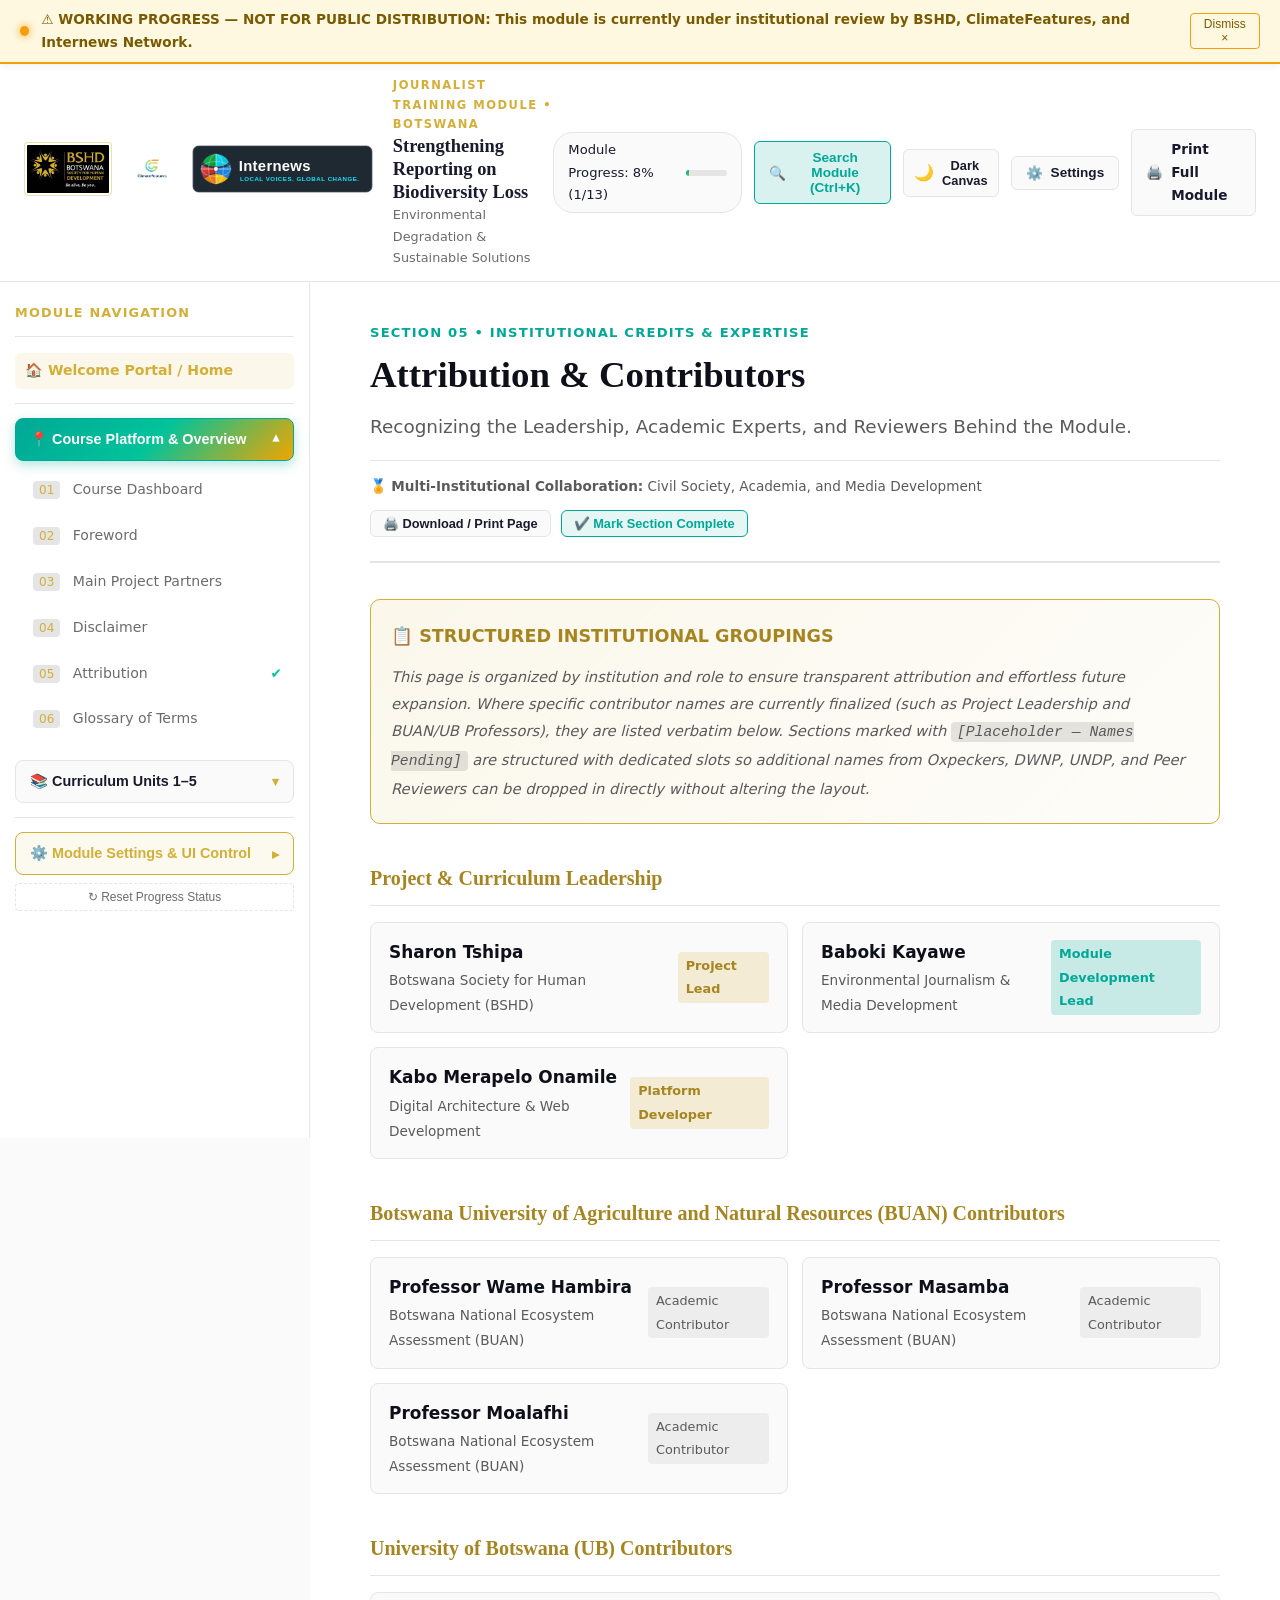
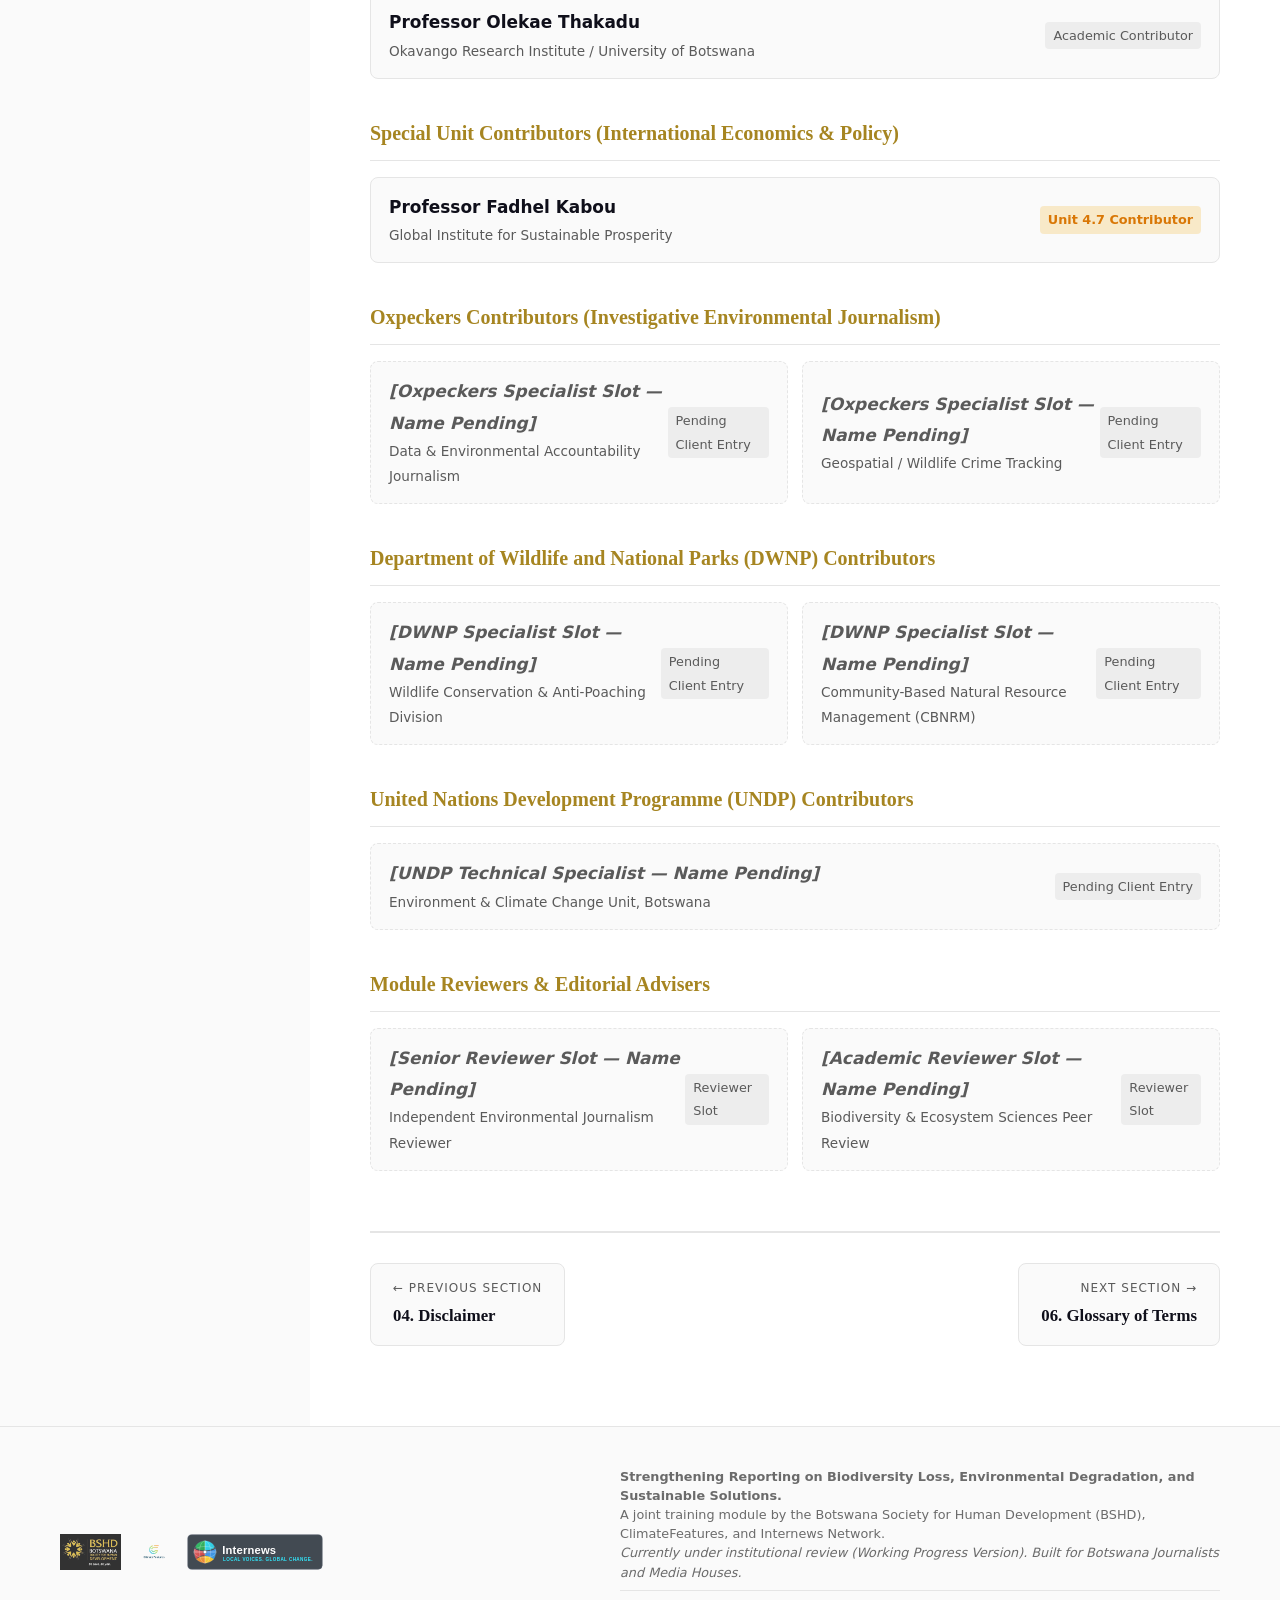
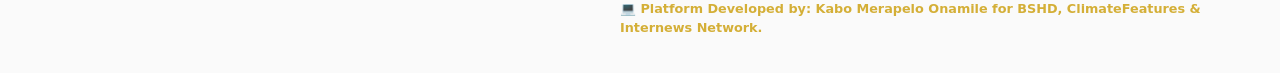
==== attribution.html @ ddf674bb "Fix JS syntax error breaking sidebar accordion and all interactivity" ====
<!DOCTYPE html>
<html lang="en">
<head>
  <meta charset="UTF-8">
  <meta name="viewport" content="width=device-width, initial-scale=1.0">
  <meta name="robots" content="noindex, nofollow">
  <title>Attribution & Contributors | BSHD x ClimateFeatures Module</title>
  <link rel="icon" type="image/svg+xml" href="./assets/images/favicon.svg">
  <link rel="stylesheet" href="./assets/css/style.css">
<style>
/* Essential inline fallback so layout and collapsible menus never break before style.css loads */
body { font-family: system-ui, -apple-system, sans-serif; background: #FAFAFA; color: #1A1A2E; margin: 0; padding: 0; }
.sidebar-menu-content { display: none; }
.sidebar-menu-group.open .sidebar-menu-content { display: block !important; }
.sub-nav-list { display: none; }
.nav-item.open .sub-nav-list, .nav-item.active-parent .sub-nav-list { display: block !important; }
#wp-banner { background: #FFF8E1; color: #7A5A00; padding: 8px 20px; border-bottom: 2px solid #F59E0B; display: flex; justify-content: space-between; align-items: center; }
</style>
</head>
<body data-page-id="attribution">

<div id="wp-banner">
  <div class="banner-content">
    <span class="pulse-dot"></span>
    <span>⚠️ WORKING PROGRESS — NOT FOR PUBLIC DISTRIBUTION: This module is currently under institutional review by BSHD, ClimateFeatures, and Internews Network.</span>
  </div>
  <button id="dismiss-wp-banner" class="banner-close" title="Dismiss warning for this session">Dismiss ×</button>
</div>

<header class="site-header">
  <div class="header-brand">
    <button id="mobile-nav-toggle" class="mobile-nav-toggle" aria-label="Toggle Navigation Sidebar">☰</button>
    <div class="header-logos">
      <a href="index.html" title="Botswana Society for Human Development">
        <img src="./assets/images/bshd-logo.jpg" alt="BSHD Logo" class="header-logo-bshd">
      </a>
      <a href="index.html" title="ClimateFeatures">
        <img src="./assets/images/cf-logo.png" alt="ClimateFeatures Logo" class="header-logo-cf">
      </a>
      <a href="partners.html#internews" title="Internews Network (Supporting Partner)">
        <img src="./assets/images/internews-logo.svg" alt="Internews Network Logo" class="header-logo-internews">
      </a>
    </div>
    <div class="header-title-box">
      <span class="module-tag">Journalist Training Module • Botswana</span>
      <h1>Strengthening Reporting on Biodiversity Loss</h1>
      <span class="header-subtitle">Environmental Degradation & Sustainable Solutions</span>
    </div>
  </div>
  
  <div class="header-actions">
    <div class="header-progress-pill" title="Module Reading Progress Tracker">
      <span id="header-progress-text">Module Progress: 0%</span>
      <div class="progress-bar-inner">
        <div id="header-progress-fill" class="progress-bar-fill"></div>
      </div>
    </div>
    <button id="search-trigger-btn" class="btn-header btn-search">
      🔍 <span>Search Module (Ctrl+K)</span>
    </button>
    <button id="theme-toggle-btn" class="btn-header btn-theme-toggle" title="Toggle Reading Canvas Theme">
      🌙 <span style="font-size:0.8rem">Dark Canvas</span>
    </button>
    <button class="btn-header settings-trigger-btn" title="Open Module Settings & UI Control">
      ⚙️ <span>Settings</span>
    </button>
    <a href="print-module.html" class="btn-header" title="Compile and print entire training module">
      🖨️ <span>Print Full Module</span>
    </a>
  </div>
</header>

<div class="module-container">
  <!-- Sidebar Navigation -->
    <!-- Left-Side Sidebar Navigation with Collapsible Menu Buttons -->
  <aside id="sidebar-nav" class="sidebar-nav">
        <div class="sidebar-header">
      <h2>Module Navigation</h2>
    </div>
    <div style="padding: 0 0 14px 0; margin-bottom: 14px; border-bottom: 1px solid var(--shell-border);">
      <a href="index.html" style="display: flex; align-items: center; gap: 8px; color: var(--bshd-gold); text-decoration: none; font-weight: 700; font-size: 0.88rem; padding: 6px 10px; background: rgba(212, 175, 55, 0.1); border-radius: 6px;">
        <span>🏠 Welcome Portal / Home</span>
      </a>
    </div>

    <!-- Collapsible Menu Button 1: Course Platform & Introductory Sections -->
    <div class="sidebar-menu-group">
      <button class="sidebar-menu-btn" >
        <span>📍 Course Platform & Overview</span>
        <span class="menu-arrow">▾</span>
      </button>
      <div class="sidebar-menu-content">
        <ul class="nav-list">
          <li class="nav-item" data-nav-id="overview"><a href="overview.html" class="nav-link"><span><span class="nav-num">01</span> Course Dashboard</span><span class="nav-status-check">✔️</span></a></li>
          <li class="nav-item" data-nav-id="foreword"><a href="foreword.html" class="nav-link"><span><span class="nav-num">02</span> Foreword</span><span class="nav-status-check">✔️</span></a></li>
          <li class="nav-item" data-nav-id="partners"><a href="partners.html" class="nav-link"><span><span class="nav-num">03</span> Main Project Partners</span><span class="nav-status-check">✔️</span></a></li>
          <li class="nav-item" data-nav-id="disclaimer"><a href="disclaimer.html" class="nav-link"><span><span class="nav-num">04</span> Disclaimer</span><span class="nav-status-check">✔️</span></a></li>
          <li class="nav-item" data-nav-id="attribution"><a href="attribution.html" class="nav-link"><span><span class="nav-num">05</span> Attribution</span><span class="nav-status-check">✔️</span></a></li>
          <li class="nav-item" data-nav-id="glossary"><a href="glossary.html" class="nav-link"><span><span class="nav-num">06</span> Glossary of Terms</span><span class="nav-status-check">✔️</span></a></li>
        </ul>
      </div>
    </div>

    <!-- Collapsible Menu Button 2: Curriculum Units 1-5 & Closing -->
    <div class="sidebar-menu-group">
      <button class="sidebar-menu-btn" >
        <span>📚 Curriculum Units 1–5</span>
        <span class="menu-arrow">▾</span>
      </button>
      <div class="sidebar-menu-content">
        <ul class="nav-list">
          <li class="nav-item toc-parent" data-nav-id="unit1">
            <div style="display:flex; align-items:center; justify-content:space-between;" class="nav-link-row">
              <a href="unit1.html" class="nav-link" style="flex:1;"><span><span class="nav-num">07</span> Unit 1: Global Biodiversity</span><span class="nav-status-check">✔️</span></a>
              <button class="sub-toggle-btn" aria-label="Toggle Subsections" style="padding:4px 8px; background:transparent; border:none; color:var(--bshd-gold); cursor:pointer;">▾</button>
            </div>
            <ul class="sub-nav-list">
              <li><a href="unit1.html#1-1" class="sub-nav-link">1.1 Global Biodiversity Status</a></li>
              <li><a href="unit1.html#1-2" class="sub-nav-link">1.2 Agreements & Frameworks</a></li>
            </ul>
          </li>

          <li class="nav-item toc-parent" data-nav-id="unit2">
            <div style="display:flex; align-items:center; justify-content:space-between;" class="nav-link-row">
              <a href="unit2.html" class="nav-link" style="flex:1;"><span><span class="nav-num">08</span> Unit 2: Botswana Issues</span><span class="nav-status-check">✔️</span></a>
              <button class="sub-toggle-btn" aria-label="Toggle Subsections" style="padding:4px 8px; background:transparent; border:none; color:var(--bshd-gold); cursor:pointer;">▾</button>
            </div>
            <ul class="sub-nav-list">
              <li><a href="unit2.html#2-1" class="sub-nav-link">2.1 Key Biodiversity Areas & Risks</a></li>
              <li><a href="unit2.html#2-2" class="sub-nav-link">2.2 Domestication of Instruments</a></li>
              <li><a href="unit2.html#2-3" class="sub-nav-link">2.3 BUAN Ecosystem Assessment</a></li>
              <li><a href="unit2.html#2-4" class="sub-nav-link">2.4 Dept. Wildlife & National Parks</a></li>
              <li><a href="unit2.html#2-5" class="sub-nav-link">2.5 Dept. Forestry & Range Resources</a></li>
            </ul>
          </li>

          <li class="nav-item" data-nav-id="unit3"><a href="unit3.html" class="nav-link"><span><span class="nav-num">09</span> Unit 3: Climate & SD Nexus</span><span class="nav-status-check">✔️</span></a></li>

          <li class="nav-item toc-parent" data-nav-id="unit4">
            <div style="display:flex; align-items:center; justify-content:space-between;" class="nav-link-row">
              <a href="unit4.html" class="nav-link" style="flex:1;"><span><span class="nav-num">10</span> Unit 4: Reporting Practice</span><span class="nav-status-check">✔️</span></a>
              <button class="sub-toggle-btn" aria-label="Toggle Subsections" style="padding:4px 8px; background:transparent; border:none; color:var(--bshd-gold); cursor:pointer;">▾</button>
            </div>
            <ul class="sub-nav-list">
              <li><a href="unit4.html#4-1" class="sub-nav-link">4.1 Tips for Finding Story Ideas</a></li>
              <li><a href="unit4.html#4-2" class="sub-nav-link">4.2 Evidence-Driven Reporting</a></li>
              <li><a href="unit4.html#4-3" class="sub-nav-link">4.3 Rights-Based Lens</a></li>
              <li><a href="unit4.html#4-4" class="sub-nav-link">4.4 Finance & Business Approach</a></li>
              <li><a href="unit4.html#4-5" class="sub-nav-link">4.5 Follow the Money (Investigative)</a></li>
              <li><a href="unit4.html#4-6" class="sub-nav-link">4.6 Solutions Journalism Framework</a></li>
              <li><a href="unit4.html#4-7" class="sub-nav-link">4.7 Resource-Driven Economy (Prof Kabou)</a></li>
              <li><a href="unit4.html#4-8" class="sub-nav-link">4.8 Journalism Ethics</a></li>
              <li><a href="unit4.html#4-9" class="sub-nav-link">4.9 AI in Biodiversity Reporting</a></li>
            </ul>
          </li>

          <li class="nav-item" data-nav-id="unit5"><a href="unit5.html" class="nav-link"><span><span class="nav-num">11</span> Unit 5: The Story Clinic</span><span class="nav-status-check">✔️</span></a></li>
          <li class="nav-item" data-nav-id="closing-reflection"><a href="closing-reflection.html" class="nav-link"><span><span class="nav-num">12</span> Closing Reflection</span><span class="nav-status-check">✔️</span></a></li>
          <li class="nav-item" data-nav-id="project-partners"><a href="project-partners.html" class="nav-link"><span><span class="nav-num">13</span> Closing Partners & Credits</span><span class="nav-status-check">✔️</span></a></li>
        </ul>
      </div>
    </div>

    <!-- Settings Modal Trigger Button right inside the left side -->
    <div style="margin-top: 14px; padding-top: 14px; border-top: 1px solid var(--shell-border);">
      <button class="sidebar-menu-btn settings-trigger-btn" style="border-color: var(--bshd-gold); background: rgba(212, 175, 55, 0.08); color: var(--bshd-gold);">
        <span>⚙️ Module Settings & UI Control</span>
        <span>▸</span>
      </button>
      <button id="reset-progress-btn" class="btn-reset-progress" style="margin-top: 8px;" title="Clear locally stored progress checks">
        ↻ Reset Progress Status
      </button>
    </div>
  </aside>

  <!-- Main Article Canvas --><!-- Main Article Canvas -->
  <main class="main-content">
    <div class="article-header">
      <span class="article-breadcrumb">Section 05 • Institutional Credits & Expertise</span>
      <h1 class="article-title">Attribution & Contributors</h1>
      <p class="article-subtitle">Recognizing the Leadership, Academic Experts, and Reviewers Behind the Module.</p>
      
      <div class="article-meta-bar">
        <div class="meta-item">
          <span>🏅 <strong>Multi-Institutional Collaboration:</strong> Civil Society, Academia, and Media Development</span>
        </div>
        <div class="meta-actions">
          <button onclick="window.print()" class="btn-meta">🖨️ Download / Print Page</button>
          <button id="mark-complete-btn" class="btn-meta btn-mark-read">✔️ Mark Section Complete</button>
        </div>
      </div>
    </div>

    <div class="article-body">
      <!-- Institutional Structure Note -->
      <div style="background: linear-gradient(135deg, rgba(212, 175, 55, 0.1) 0%, rgba(212, 175, 55, 0.03) 100%); border: 1px solid var(--bshd-gold); border-radius: 10px; padding: 20px; margin-bottom: 36px;">
        <h4 style="color: var(--bshd-gold-dark); margin-top:0; display:flex; align-items:center; gap:8px;">
          <span>📋 STRUCTURED INSTITUTIONAL GROUPINGS</span>
        </h4>
        <p style="margin-bottom: 0; font-size: 0.92rem; color: var(--text-muted);">
          <em>This page is organized by institution and role to ensure transparent attribution and effortless future expansion. Where specific contributor names are currently finalized (such as Project Leadership and BUAN/UB Professors), they are listed verbatim below. Sections marked with <code style="background: rgba(0,0,0,0.1); padding: 2px 6px; border-radius: 4px;">[Placeholder — Names Pending]</code> are structured with dedicated slots so additional names from Oxpeckers, DWNP, UNDP, and Peer Reviewers can be dropped in directly without altering the layout.</em>
        </p>
      </div>

      <!-- Group 1: Project & Curriculum Leadership -->
      <div class="attribution-group">
        <h3>Project & Curriculum Leadership</h3>
        <div class="contributor-list">
          <div class="contributor-item">
            <div>
              <div class="contributor-name">Sharon Tshipa</div>
              <div style="font-size: 0.85rem; color: var(--text-muted);">Botswana Society for Human Development (BSHD)</div>
            </div>
            <span class="contributor-role" style="background: rgba(212, 175, 55, 0.2); color: var(--bshd-gold-dark); font-weight: 700;">Project Lead</span>
          </div>

          <div class="contributor-item">
            <div>
              <div class="contributor-name">Baboki Kayawe</div>
              <div style="font-size: 0.85rem; color: var(--text-muted);">Environmental Journalism & Media Development</div>
            </div>
            <span class="contributor-role" style="background: rgba(0, 168, 150, 0.2); color: var(--cf-teal); font-weight: 700;">Module Development Lead</span>
          </div>

          <div class="contributor-item">
            <div>
              <div class="contributor-name">Kabo Merapelo Onamile</div>
              <div style="font-size: 0.85rem; color: var(--text-muted);">Digital Architecture & Web Development</div>
            </div>
            <span class="contributor-role" style="background: rgba(212, 175, 55, 0.2); color: var(--bshd-gold-dark); font-weight: 700;">Platform Developer</span>
          </div>
        </div>
      </div>

      <!-- Group 2: BUAN Contributors -->
      <div class="attribution-group">
        <h3>Botswana University of Agriculture and Natural Resources (BUAN) Contributors</h3>
        <div class="contributor-list">
          <div class="contributor-item">
            <div>
              <div class="contributor-name">Professor Wame Hambira</div>
              <div style="font-size: 0.85rem; color: var(--text-muted);">Botswana National Ecosystem Assessment (BUAN)</div>
            </div>
            <span class="contributor-role">Academic Contributor</span>
          </div>

          <div class="contributor-item">
            <div>
              <div class="contributor-name">Professor Masamba</div>
              <div style="font-size: 0.85rem; color: var(--text-muted);">Botswana National Ecosystem Assessment (BUAN)</div>
            </div>
            <span class="contributor-role">Academic Contributor</span>
          </div>

          <div class="contributor-item">
            <div>
              <div class="contributor-name">Professor Moalafhi</div>
              <div style="font-size: 0.85rem; color: var(--text-muted);">Botswana National Ecosystem Assessment (BUAN)</div>
            </div>
            <span class="contributor-role">Academic Contributor</span>
          </div>
        </div>
      </div>

      <!-- Group 3: University of Botswana Contributors -->
      <div class="attribution-group">
        <h3>University of Botswana (UB) Contributors</h3>
        <div class="contributor-list">
          <div class="contributor-item">
            <div>
              <div class="contributor-name">Professor Olekae Thakadu</div>
              <div style="font-size: 0.85rem; color: var(--text-muted);">Okavango Research Institute / University of Botswana</div>
            </div>
            <span class="contributor-role">Academic Contributor</span>
          </div>
        </div>
      </div>

      <!-- Group 4: Special Unit Contributors -->
      <div class="attribution-group">
        <h3>Special Unit Contributors (International Economics & Policy)</h3>
        <div class="contributor-list">
          <div class="contributor-item">
            <div>
              <div class="contributor-name">Professor Fadhel Kabou</div>
              <div style="font-size: 0.85rem; color: var(--text-muted);">Global Institute for Sustainable Prosperity</div>
            </div>
            <span class="contributor-role" style="background: rgba(240, 165, 0, 0.2); color: #D97706; font-weight:700;">Unit 4.7 Contributor</span>
          </div>
        </div>
      </div>

      <!-- Group 5: Oxpeckers Investigative Environmental Journalism -->
      <div class="attribution-group">
        <h3>Oxpeckers Contributors (Investigative Environmental Journalism)</h3>
        <div class="contributor-list">
          <div class="contributor-item" style="border-style: dashed;">
            <div>
              <div class="contributor-name" style="color: var(--text-muted); font-style: italic;">[Oxpeckers Specialist Slot — Name Pending]</div>
              <div style="font-size: 0.85rem; color: var(--text-muted);">Data & Environmental Accountability Journalism</div>
            </div>
            <span class="contributor-role">Pending Client Entry</span>
          </div>
          <div class="contributor-item" style="border-style: dashed;">
            <div>
              <div class="contributor-name" style="color: var(--text-muted); font-style: italic;">[Oxpeckers Specialist Slot — Name Pending]</div>
              <div style="font-size: 0.85rem; color: var(--text-muted);">Geospatial / Wildlife Crime Tracking</div>
            </div>
            <span class="contributor-role">Pending Client Entry</span>
          </div>
        </div>
      </div>

      <!-- Group 6: Department of Wildlife and National Parks (DWNP) -->
      <div class="attribution-group">
        <h3>Department of Wildlife and National Parks (DWNP) Contributors</h3>
        <div class="contributor-list">
          <div class="contributor-item" style="border-style: dashed;">
            <div>
              <div class="contributor-name" style="color: var(--text-muted); font-style: italic;">[DWNP Specialist Slot — Name Pending]</div>
              <div style="font-size: 0.85rem; color: var(--text-muted);">Wildlife Conservation & Anti-Poaching Division</div>
            </div>
            <span class="contributor-role">Pending Client Entry</span>
          </div>
          <div class="contributor-item" style="border-style: dashed;">
            <div>
              <div class="contributor-name" style="color: var(--text-muted); font-style: italic;">[DWNP Specialist Slot — Name Pending]</div>
              <div style="font-size: 0.85rem; color: var(--text-muted);">Community-Based Natural Resource Management (CBNRM)</div>
            </div>
            <span class="contributor-role">Pending Client Entry</span>
          </div>
        </div>
      </div>

      <!-- Group 7: United Nations Development Programme (UNDP) -->
      <div class="attribution-group">
        <h3>United Nations Development Programme (UNDP) Contributors</h3>
        <div class="contributor-list">
          <div class="contributor-item" style="border-style: dashed;">
            <div>
              <div class="contributor-name" style="color: var(--text-muted); font-style: italic;">[UNDP Technical Specialist — Name Pending]</div>
              <div style="font-size: 0.85rem; color: var(--text-muted);">Environment & Climate Change Unit, Botswana</div>
            </div>
            <span class="contributor-role">Pending Client Entry</span>
          </div>
        </div>
      </div>

      <!-- Group 8: Peer Reviewers & Editorial Advisers -->
      <div class="attribution-group">
        <h3>Module Reviewers & Editorial Advisers</h3>
        <div class="contributor-list">
          <div class="contributor-item" style="border-style: dashed;">
            <div>
              <div class="contributor-name" style="color: var(--text-muted); font-style: italic;">[Senior Reviewer Slot — Name Pending]</div>
              <div style="font-size: 0.85rem; color: var(--text-muted);">Independent Environmental Journalism Reviewer</div>
            </div>
            <span class="contributor-role">Reviewer Slot</span>
          </div>
          <div class="contributor-item" style="border-style: dashed;">
            <div>
              <div class="contributor-name" style="color: var(--text-muted); font-style: italic;">[Academic Reviewer Slot — Name Pending]</div>
              <div style="font-size: 0.85rem; color: var(--text-muted);">Biodiversity & Ecosystem Sciences Peer Review</div>
            </div>
            <span class="contributor-role">Reviewer Slot</span>
          </div>
        </div>
      </div>

    </div>

    <!-- Page Pagination -->
    <nav class="page-pagination">
      <a href="disclaimer.html" class="pagination-link prev">
        <span class="pagination-label">← Previous Section</span>
        <span class="pagination-title">04. Disclaimer</span>
      </a>
      <a href="glossary.html" class="pagination-link next">
        <span class="pagination-label">Next Section →</span>
        <span class="pagination-title">06. Glossary of Terms</span>
      </a>
    </nav>
  </main>
</div>

<!-- Search Modal -->
<div id="search-modal-overlay" class="search-modal-overlay">
  <div class="search-modal">
    <div class="search-modal-header">
      <span style="font-size: 1.3rem;">🔍</span>
      <input type="text" id="search-input" placeholder="Search topics, terms, institutions (e.g., Okavango, DWNP, Prof Kabou)..." autocomplete="off">
      <button id="btn-close-search" class="btn-close-modal" aria-label="Close Search">×</button>
    </div>
    <div id="search-results-list" class="search-results-list"></div>
  </div>
</div>

<!-- Settings & UI Control Modal Overlay -->
<div id="settings-modal-overlay" class="settings-modal-overlay">
  <div class="settings-modal">
    <div class="settings-modal-header">
      <h3>⚙️ Module Preferences & Accessibility Settings</h3>
      <button id="btn-close-settings" class="btn-close-modal" aria-label="Close Settings">×</button>
    </div>
    <div class="settings-modal-body">
      <div class="settings-group">
        <span class="settings-group-title">🎨 Reading Canvas Theme</span>
        <div class="settings-options-grid">
          <button class="settings-btn active" data-setting="theme" data-value="light">☀️ Light Editorial</button>
          <button class="settings-btn" data-setting="theme" data-value="dark">🌙 Dark Institutional</button>
          <button class="settings-btn" data-setting="theme" data-value="sepia">📜 Sepia (Warm Field Mode)</button>
        </div>
      </div>
      <div class="settings-group">
        <span class="settings-group-title">🔤 Text Scaling & Font Size</span>
        <div class="settings-options-grid">
          <button class="settings-btn" data-setting="fontSize" data-value="sm">A- Small (90%)</button>
          <button class="settings-btn active" data-setting="fontSize" data-value="md">A Standard (100%)</button>
          <button class="settings-btn" data-setting="fontSize" data-value="lg">A+ Large (115%)</button>
          <button class="settings-btn" data-setting="fontSize" data-value="xl">A++ Extra Large (130%)</button>
        </div>
      </div>
      <div class="settings-group">
        <span class="settings-group-title">🖋️ Typography & Legibility</span>
        <div class="settings-options-grid">
          <button class="settings-btn active" data-setting="fontStyle" data-value="serif">Editorial Serif</button>
          <button class="settings-btn" data-setting="fontStyle" data-value="sans">Modern Sans-Serif</button>
          <button class="settings-btn" data-setting="fontStyle" data-value="dyslexic">Wide Spacing (High Legibility)</button>
        </div>
      </div>
      <div class="settings-group">
        <span class="settings-group-title">📶 Field & Bandwidth Optimizations</span>
        <div class="settings-row-toggle">
          <div>
            <div class="settings-toggle-label">Low-Bandwidth / Data Saver Mode</div>
            <div class="settings-toggle-sub">Disables animations and background effects for slow rural 3G/4G field connections across Botswana.</div>
          </div>
          <input type="checkbox" id="toggle-data-saver" style="width:20px; height:20px; cursor:pointer;">
        </div>
      </div>
      <div class="settings-group" style="border:none; padding-top:10px;">
        <button id="export-settings-btn" class="settings-btn" style="background:var(--cf-teal); color:#fff; border:none; width:100%; justify-content:center; padding:10px;">
          📥 Backup Reading Progress & Preferences (JSON)
        </button>
      </div>
    </div>
  </div>
</div>

<footer class="site-footer">
  <div class="footer-content">
    <div class="footer-logos">
      <img src="./assets/images/bshd-logo.jpg" alt="BSHD Logo">
      <img src="./assets/images/cf-logo.png" alt="ClimateFeatures Logo">
      <img src="./assets/images/internews-logo.svg" alt="Internews Network Logo">
    </div>
    <div class="footer-disclaimer">
      <strong>Strengthening Reporting on Biodiversity Loss, Environmental Degradation, and Sustainable Solutions.</strong><br>
      A joint training module by the Botswana Society for Human Development (BSHD), ClimateFeatures, and Internews Network.<br>
      <em>Currently under institutional review (Working Progress Version). Built for Botswana Journalists and Media Houses.</em><br><span style="display:inline-block; margin-top:8px; padding-top:8px; border-top:1px solid var(--canvas-border); color:#D4AF37; font-weight:600;">💻 Platform Developed by: Kabo Merapelo Onamile for BSHD, ClimateFeatures & Internews Network.</span>
    </div>
  </div>
</footer>

<script src="./assets/js/search-data.js"></script>
<script src="./assets/js/app.js"></script>
</body>
</html>
---- assets/css/style.css ----
/* ==========================================================================
   BSHD x ClimateFeatures x Internews Network
   Biodiversity & Environmental Reporting Module — Master Stylesheet
   Built for Botswana Journalists & Media Houses
   ========================================================================== */

:root {
  /* Brand Colors — From BSHD Gold & ClimateFeatures Teal/Green/Orange logos */
  --bshd-gold: #D4AF37;
  --bshd-gold-light: #F4E09A;
  --bshd-gold-dark: #A68521;
  --cf-teal: #00A896;
  --cf-green: #02C39A;
  --cf-orange: #F0A500;
  --cf-rust: #E65100;
  --cf-dark-blue: #0B1D3A;  /* From ClimateFeatures dark logo background */
  
  /* Gradient Accents */
  --brand-gradient: linear-gradient(135deg, var(--cf-teal) 0%, var(--cf-green) 50%, var(--cf-orange) 100%);
  --gold-gradient: linear-gradient(135deg, #D4AF37 0%, #F4E09A 50%, #A68521 100%);
  
  /* Theme Colors — Default: Warm Light/Welcoming (mostly white) */
  --shell-bg: #FAFAFA;
  --shell-sidebar: #FFFFFF;
  --shell-sidebar-hover: #F5F5F5;
  --shell-border: #E5E5E5;
  --shell-text: #1A1A2E;
  --shell-text-muted: #6B6B6B;
  
  --canvas-bg: #FFFFFF;
  --canvas-card: #FAFAFA;
  --canvas-border: #E5E5E5;
  --text-main: #1A1A2E;
  --text-muted: #5A5A5A;
  --heading-color: #0F0F1A;
  
  /* Interactive Accents */
  --accent-color: #00A896;
  --accent-hover: #028072;
  --accent-light: rgba(0, 168, 150, 0.1);
  --warning-bg: #FFF8E1;
  --warning-text: #7A5A00;
  --warning-border: #F59E0B;
  
  /* Typography */
  --font-serif: 'Merriweather', 'Georgia', 'Times New Roman', serif;
  --font-sans: 'Inter', system-ui, -apple-system, BlinkMacSystemFont, 'Segoe UI', Roboto, sans-serif;
  
  /* Layout Dimensions */
  --sidebar-width: 310px;
  --header-height: 86px;
  --banner-height: 44px;
}

/* Dark Theme Override — only when user toggles "Dark Canvas" in settings */
body.theme-dark {
  --shell-bg: #0E1114;
  --shell-sidebar: #161B20;
  --shell-sidebar-hover: #1F262D;
  --shell-border: #2A323D;
  --shell-text: #E2E8F0;
  --shell-text-muted: #A0AEC0;
  
  --canvas-bg: #13171C;
  --canvas-card: #1C2229;
  --canvas-border: #2D3748;
  --text-main: #E2E8F0;
  --text-muted: #A0AEC0;
  --heading-color: #F8FAFC;
  
  --warning-bg: #451A03;
  --warning-text: #FEF3C7;
  --warning-border: #F59E0B;
}

/* Sepia Theme Override */
body.theme-sepia {
  --shell-bg: #FDF6E3;
  --shell-sidebar: #FFFEF0;
  --shell-sidebar-hover: #F5ECD8;
  --shell-border: #E8DCC8;
  --shell-text: #2C221E;
  --shell-text-muted: #5C4B43;
  
  --canvas-bg: #FEFBF3;
  --canvas-card: #F5ECD8;
  --canvas-border: #E8DCC8;
  --text-main: #2C221E;
  --text-muted: #5C4B43;
  --heading-color: #1A1311;
}

/* ==========================================================================
   Reset & Base Styles
   ========================================================================== */
* {
  box-sizing: border-box;
  margin: 0;
  padding: 0;
}

html {
  scroll-behavior: smooth;
  font-size: 16px;
}

body {
  font-family: var(--font-sans);
  background-color: var(--shell-bg);
  color: var(--text-main);
  line-height: 1.7;
  overflow-x: hidden;
  display: flex;
  flex-direction: column;
  min-height: 100vh;
}

/* Custom Scrollbar */
::-webkit-scrollbar {
  width: 8px;
  height: 8px;
}
::-webkit-scrollbar-track {
  background: var(--shell-bg);
}
::-webkit-scrollbar-thumb {
  background: var(--shell-border);
  border-radius: 4px;
}
::-webkit-scrollbar-thumb:hover {
  background: var(--bshd-gold);
}

/* ==========================================================================
   Working Progress Banner (Critical Requirement)
   ========================================================================== */
#wp-banner {
  background: var(--warning-bg);
  border-bottom: 2px solid var(--warning-border);
  color: var(--warning-text);
  padding: 8px 20px;
  font-size: 0.85rem;
  font-weight: 600;
  display: flex;
  align-items: center;
  justify-content: space-between;
  z-index: 1000;
  position: sticky;
  top: 0;
  box-shadow: 0 2px 8px rgba(0,0,0,0.06);
}

#wp-banner .banner-content {
  display: flex;
  align-items: center;
  gap: 12px;
}

#wp-banner .pulse-dot {
  width: 10px;
  height: 10px;
  background-color: var(--warning-border);
  border-radius: 50%;
  display: inline-block;
  box-shadow: 0 0 8px var(--warning-border);
  animation: pulse-warn 1.5s infinite;
}

@keyframes pulse-warn {
  0% { transform: scale(0.95); opacity: 0.7; }
  50% { transform: scale(1.2); opacity: 1; box-shadow: 0 0 14px var(--warning-border); }
  100% { transform: scale(0.95); opacity: 0.7; }
}

#wp-banner .banner-close {
  background: transparent;
  border: 1px solid var(--warning-border);
  color: var(--warning-text);
  padding: 3px 10px;
  border-radius: 4px;
  font-size: 0.75rem;
  cursor: pointer;
  transition: all 0.2s;
}

#wp-banner .banner-close:hover {
  background: var(--warning-border);
  color: #fff;
}

/* ==========================================================================
   Top Header Area
   ========================================================================== */
.site-header {
  background-color: var(--shell-sidebar);
  border-bottom: 1px solid var(--shell-border);
  padding: 12px 24px;
  display: flex;
  align-items: center;
  justify-content: space-between;
  z-index: 900;
  position: relative;
}

.header-brand {
  display: flex;
  align-items: center;
  gap: 20px;
}

.header-logos {
  display: flex;
  align-items: center;
  gap: 15px;
}

.header-logo-bshd {
  height: 54px;
  width: auto;
  border-radius: 4px;
  border: 1px solid rgba(212, 175, 55, 0.4);
  background: #fff;
  padding: 2px;
}

.header-logo-cf {
  height: 50px;
  width: auto;
  border-radius: 4px;
}

.header-logo-internews {
  height: 48px;
  width: auto;
  border-radius: 4px;
  opacity: 0.95;
  transition: opacity 0.2s;
}
.header-logo-internews:hover {
  opacity: 1;
}

.header-title-box {
  display: flex;
  flex-direction: column;
}

.header-title-box .module-tag {
  font-size: 0.72rem;
  text-transform: uppercase;
  letter-spacing: 1.5px;
  color: var(--bshd-gold);
  font-weight: 700;
}

.header-title-box h1 {
  font-family: var(--font-serif);
  font-size: 1.15rem;
  color: var(--shell-text);
  font-weight: 700;
  line-height: 1.25;
}

.header-title-box .header-subtitle {
  font-size: 0.8rem;
  color: var(--shell-text-muted);
}

.header-actions {
  display: flex;
  align-items: center;
  gap: 12px;
}

/* Progress Pill in Header */
.header-progress-pill {
  background: var(--shell-bg);
  border: 1px solid var(--shell-border);
  padding: 6px 14px;
  border-radius: 20px;
  display: flex;
  align-items: center;
  gap: 10px;
  font-size: 0.82rem;
  color: var(--shell-text);
}

.progress-bar-inner {
  width: 70px;
  height: 6px;
  background: var(--shell-border);
  border-radius: 3px;
  overflow: hidden;
  position: relative;
}

.progress-bar-fill {
  height: 100%;
  background: var(--brand-gradient);
  width: 0%;
  transition: width 0.4s ease;
}

/* Action Buttons */
.btn-header {
  background: var(--shell-bg);
  border: 1px solid var(--shell-border);
  color: var(--shell-text);
  padding: 8px 14px;
  border-radius: 6px;
  font-size: 0.85rem;
  font-weight: 600;
  cursor: pointer;
  display: inline-flex;
  align-items: center;
  gap: 8px;
  transition: all 0.2s;
  text-decoration: none;
}

.btn-header:hover {
  background: var(--shell-sidebar-hover);
  border-color: var(--bshd-gold);
  color: var(--bshd-gold);
}

.btn-search {
  background: rgba(0, 168, 150, 0.15);
  border-color: var(--cf-teal);
  color: var(--cf-teal);
}
.btn-search:hover {
  background: var(--cf-teal);
  color: #fff;
}

.btn-theme-toggle {
  padding: 8px 10px;
  font-size: 1rem;
}

/* Mobile Toggle */
.mobile-nav-toggle {
  display: none;
  background: transparent;
  border: 1px solid var(--shell-border);
  color: var(--shell-text);
  font-size: 1.4rem;
  padding: 6px 12px;
  border-radius: 6px;
  cursor: pointer;
}

/* ==========================================================================
   Main Layout Grid (Sidebar + Content)
   ========================================================================== */
.module-container {
  display: flex;
  flex: 1;
  position: relative;
}

/* Sidebar Navigation */
.sidebar-nav {
  width: var(--sidebar-width);
  background: var(--shell-sidebar);
  border-right: 1px solid var(--shell-border);
  flex-shrink: 0;
  position: sticky;
  top: var(--banner-height);
  height: calc(100vh - var(--banner-height));
  overflow-y: auto;
  padding: 20px 15px 40px 15px;
}

.sidebar-header {
  margin-bottom: 16px;
  padding-bottom: 12px;
  border-bottom: 1px solid var(--shell-border);
  display: flex;
  justify-content: space-between;
  align-items: center;
}

.sidebar-header h2 {
  font-size: 0.8rem;
  text-transform: uppercase;
  letter-spacing: 1.2px;
  color: var(--bshd-gold);
}

.nav-list {
  list-style: none;
}

.nav-item {
  margin-bottom: 4px;
}

.nav-link {
  display: flex;
  align-items: center;
  justify-content: space-between;
  padding: 9px 12px;
  color: var(--shell-text-muted);
  text-decoration: none;
  font-size: 0.88rem;
  font-weight: 500;
  border-radius: 6px;
  transition: all 0.2s;
  position: relative;
}

.nav-link:hover {
  background: var(--shell-sidebar-hover);
  color: var(--shell-text);
}

.nav-link.active {
  background: var(--brand-gradient);
  color: #fff;
  font-weight: 600;
  box-shadow: 0 4px 12px rgba(0, 168, 150, 0.3);
}

.nav-link .nav-num {
  font-size: 0.75rem;
  background: var(--shell-border);
  padding: 2px 6px;
  border-radius: 4px;
  margin-right: 8px;
  color: var(--bshd-gold);
}
.nav-link.active .nav-num {
  background: rgba(0,0,0,0.2);
  color: #fff;
}

.nav-status-check {
  font-size: 0.85rem;
  color: var(--cf-green);
  opacity: 0;
  transition: opacity 0.2s;
}
.nav-item.completed .nav-status-check {
  opacity: 1;
}

/* Accordion Sub-navigation for Units 1-5 */
.sub-nav-list {
  list-style: none;
  padding-left: 20px;
  margin: 4px 0 8px 0;
  border-left: 2px solid var(--shell-border);
  display: none;
}

.nav-item.open .sub-nav-list,
.nav-item.active-parent .sub-nav-list {
  display: block;
}

.sub-nav-link {
  display: block;
  padding: 5px 10px;
  color: var(--shell-text-muted);
  text-decoration: none;
  font-size: 0.8rem;
  border-radius: 4px;
  transition: all 0.2s;
  line-height: 1.4;
}

.sub-nav-link:hover {
  color: var(--cf-green);
  background: var(--shell-sidebar-hover);
}

.sub-nav-link.active-sub {
  color: var(--bshd-gold);
  font-weight: 600;
}

.sub-toggle-btn {
  background: transparent;
  border: none;
  color: var(--shell-text-muted);
  cursor: pointer;
  padding: 2px 6px;
  font-size: 0.75rem;
  transition: transform 0.2s;
}
.nav-item.open .sub-toggle-btn {
  transform: rotate(90deg);
  color: var(--bshd-gold);
}

/* Sidebar Footer / Reset Progress */
.sidebar-footer-tools {
  margin-top: 24px;
  padding-top: 16px;
  border-top: 1px solid var(--shell-border);
}

.btn-reset-progress {
  width: 100%;
  background: transparent;
  border: 1px dashed var(--shell-border);
  color: var(--shell-text-muted);
  padding: 6px;
  font-size: 0.75rem;
  border-radius: 4px;
  cursor: pointer;
  transition: all 0.2s;
}
.btn-reset-progress:hover {
  border-color: var(--cf-rust);
  color: var(--cf-rust);
  background: rgba(230, 81, 0, 0.05);
}

/* ==========================================================================
   Main Content Canvas Area
   ========================================================================== */
.main-content {
  flex: 1;
  background-color: var(--canvas-bg);
  color: var(--text-main);
  padding: 40px 60px 80px 60px;
  overflow-y: auto;
  transition: background-color 0.3s, color 0.3s;
}

.article-header {
  border-bottom: 2px solid var(--canvas-border);
  padding-bottom: 24px;
  margin-bottom: 36px;
}

.article-breadcrumb {
  font-size: 0.82rem;
  text-transform: uppercase;
  letter-spacing: 1.2px;
  color: var(--accent-color);
  font-weight: 700;
  margin-bottom: 8px;
  display: block;
}

.article-title {
  font-family: var(--font-serif);
  font-size: 2.3rem;
  color: var(--heading-color);
  font-weight: 700;
  line-height: 1.25;
  margin-bottom: 14px;
}

.article-subtitle {
  font-size: 1.15rem;
  color: var(--text-muted);
  font-weight: 400;
  line-height: 1.6;
}

.article-meta-bar {
  display: flex;
  align-items: center;
  justify-content: space-between;
  margin-top: 18px;
  padding-top: 14px;
  border-top: 1px solid var(--canvas-border);
  font-size: 0.85rem;
  color: var(--text-muted);
  flex-wrap: wrap;
  gap: 12px;
}

.meta-item {
  display: flex;
  align-items: center;
  gap: 6px;
}

.meta-actions {
  display: flex;
  gap: 10px;
}

.btn-meta {
  background: var(--canvas-card);
  border: 1px solid var(--canvas-border);
  color: var(--text-main);
  padding: 5px 12px;
  border-radius: 6px;
  font-size: 0.8rem;
  font-weight: 600;
  cursor: pointer;
  transition: all 0.2s;
  display: inline-flex;
  align-items: center;
  gap: 6px;
  text-decoration: none;
}
.btn-meta:hover {
  border-color: var(--accent-color);
  color: var(--accent-color);
}

.btn-mark-read {
  background: var(--accent-light);
  border-color: var(--accent-color);
  color: var(--accent-color);
}
.btn-mark-read.completed {
  background: var(--cf-green);
  color: #fff;
  border-color: var(--cf-green);
}

/* Article Body Typography & Spacing */
.article-body {
  max-width: 860px;
  font-size: 1.06rem;
  line-height: 1.85;
}

.article-body h2 {
  font-family: var(--font-serif);
  font-size: 1.65rem;
  color: var(--heading-color);
  margin-top: 44px;
  margin-bottom: 18px;
  padding-bottom: 8px;
  border-bottom: 1px solid var(--canvas-border);
  position: relative;
}

.article-body h2::after {
  content: '';
  position: absolute;
  bottom: -1px;
  left: 0;
  width: 60px;
  height: 3px;
  background: var(--brand-gradient);
}

.article-body h3 {
  font-family: var(--font-serif);
  font-size: 1.32rem;
  color: var(--heading-color);
  margin-top: 32px;
  margin-bottom: 14px;
}

.article-body h4 {
  font-size: 1.1rem;
  color: var(--heading-color);
  margin-top: 24px;
  margin-bottom: 10px;
  font-weight: 700;
}

.article-body p {
  margin-bottom: 1.4em;
}

.article-body ul, .article-body ol {
  margin-bottom: 1.4em;
  padding-left: 24px;
}

.article-body li {
  margin-bottom: 0.6em;
}

.article-body blockquote {
  border-left: 4px solid var(--bshd-gold);
  background: var(--canvas-card);
  padding: 16px 24px;
  margin: 24px 0;
  font-style: italic;
  color: var(--heading-color);
  border-radius: 0 8px 8px 0;
}

/* ==========================================================================
   Pedagogical & Institutional UI Components
   ========================================================================== */

/* Learning Objectives / Summary Boxes */
.learning-box {
  background: linear-gradient(135deg, rgba(0, 168, 150, 0.08) 0%, rgba(2, 195, 154, 0.04) 100%);
  border: 1px solid rgba(0, 168, 150, 0.3);
  border-left: 5px solid var(--cf-teal);
  border-radius: 8px;
  padding: 24px;
  margin: 28px 0 36px 0;
}

.learning-box-title {
  font-family: var(--font-serif);
  font-weight: 700;
  color: var(--cf-teal);
  margin-bottom: 12px;
  font-size: 1.1rem;
  display: flex;
  align-items: center;
  gap: 8px;
}

.learning-box ul {
  margin-bottom: 0;
}

/* Key Takeaways / Note Boxes */
.takeaway-box {
  background: var(--canvas-card);
  border: 1px solid var(--canvas-border);
  border-left: 5px solid var(--bshd-gold);
  border-radius: 8px;
  padding: 22px;
  margin: 28px 0;
}

.takeaway-title {
  font-weight: 700;
  color: var(--bshd-gold-dark);
  margin-bottom: 10px;
  display: flex;
  align-items: center;
  gap: 8px;
}

/* Named External Contributor Badge (e.g. Prof Fadhel Kabou) */
.contributor-credit-card {
  background: var(--shell-bg);
  color: var(--shell-text);
  border: 1px solid var(--bshd-gold);
  border-radius: 8px;
  padding: 16px 20px;
  margin: 18px 0 28px 0;
  display: flex;
  align-items: center;
  justify-content: space-between;
  box-shadow: 0 4px 12px rgba(0,0,0,0.15);
}

.contributor-credit-info h4 {
  color: var(--bshd-gold);
  margin: 0 0 4px 0;
  font-size: 1.02rem;
}

.contributor-credit-info p {
  margin: 0;
  color: var(--shell-text-muted);
  font-size: 0.88rem;
}

.contributor-badge-pill {
  background: var(--bshd-gold);
  color: #000;
  font-weight: 700;
  font-size: 0.75rem;
  padding: 4px 10px;
  border-radius: 12px;
  text-transform: uppercase;
  letter-spacing: 0.5px;
}

/* Partner Profile Cards (For Partners & Home Page) */
.partner-grid {
  display: grid;
  grid-template-columns: repeat(auto-fit, minmax(260px, 1fr));
  gap: 24px;
  margin: 32px 0;
}

.partner-card {
  background: var(--canvas-card);
  border: 1px solid var(--canvas-border);
  border-radius: 12px;
  padding: 28px;
  display: flex;
  flex-direction: column;
  justify-content: space-between;
  transition: transform 0.2s, box-shadow 0.2s;
}

.partner-card:hover {
  transform: translateY(-4px);
  box-shadow: 0 10px 25px rgba(0,0,0,0.08);
  border-color: var(--accent-color);
}

.partner-card-header {
  min-height: 90px;
  display: flex;
  align-items: center;
  justify-content: center;
  margin-bottom: 20px;
  padding: 12px;
  background: #fff;
  border-radius: 8px;
  border: 1px solid #eee;
}

.partner-card-header img {
  max-height: 65px;
  max-width: 100%;
  object-fit: contain;
}

.partner-card h3 {
  font-size: 1.2rem;
  margin-bottom: 10px;
  color: var(--heading-color);
}

.partner-card p {
  font-size: 0.92rem;
  color: var(--text-muted);
  flex: 1;
  margin-bottom: 18px;
}

.partner-tag {
  font-size: 0.75rem;
  font-weight: 700;
  text-transform: uppercase;
  letter-spacing: 1px;
  color: var(--accent-color);
  margin-bottom: 8px;
  display: inline-block;
}

/* Table of Contents Cards (Home Page Entry Points) */
.toc-grid {
  display: grid;
  grid-template-columns: repeat(auto-fit, minmax(280px, 1fr));
  gap: 22px;
  margin: 36px 0;
}

.toc-card {
  background: var(--canvas-card);
  border: 1px solid var(--canvas-border);
  border-radius: 10px;
  padding: 24px;
  text-decoration: none;
  color: inherit;
  transition: all 0.25s;
  display: flex;
  flex-direction: column;
  position: relative;
  overflow: hidden;
}

.toc-card::before {
  content: '';
  position: absolute;
  top: 0;
  left: 0;
  width: 4px;
  height: 100%;
  background: var(--shell-border);
  transition: background 0.25s;
}

.toc-card:hover {
  transform: translateY(-3px);
  box-shadow: 0 8px 20px rgba(0,0,0,0.07);
  border-color: var(--accent-color);
}
.toc-card:hover::before {
  background: var(--brand-gradient);
}

.toc-num {
  font-size: 0.8rem;
  font-weight: 700;
  color: var(--accent-color);
  text-transform: uppercase;
  letter-spacing: 1px;
  margin-bottom: 6px;
}

.toc-card h3 {
  font-size: 1.15rem;
  margin-bottom: 10px;
  color: var(--heading-color);
}

.toc-card p {
  font-size: 0.9rem;
  color: var(--text-muted);
  margin-bottom: 16px;
  flex: 1;
}

.toc-link-text {
  font-size: 0.85rem;
  font-weight: 600;
  color: var(--accent-color);
  display: flex;
  align-items: center;
  gap: 6px;
}

/* ==========================================================================
   Glossary Specific Styles
   ========================================================================== */
.glossary-controls {
  background: var(--canvas-card);
  border: 1px solid var(--canvas-border);
  border-radius: 10px;
  padding: 20px;
  margin-bottom: 30px;
}

.glossary-search-input {
  width: 100%;
  padding: 12px 16px;
  border: 1px solid var(--canvas-border);
  border-radius: 6px;
  background: var(--canvas-bg);
  color: var(--text-main);
  font-size: 1rem;
  margin-bottom: 16px;
}

.glossary-alpha-tabs {
  display: flex;
  flex-wrap: wrap;
  gap: 6px;
}

.alpha-btn {
  padding: 6px 12px;
  border: 1px solid var(--canvas-border);
  background: var(--canvas-bg);
  color: var(--text-main);
  border-radius: 4px;
  font-weight: 600;
  font-size: 0.85rem;
  cursor: pointer;
  transition: all 0.2s;
}

.alpha-btn:hover, .alpha-btn.active {
  background: var(--accent-color);
  color: #fff;
  border-color: var(--accent-color);
}

.glossary-list {
  display: flex;
  flex-direction: column;
  gap: 20px;
}

.glossary-term-card {
  background: var(--canvas-card);
  border: 1px solid var(--canvas-border);
  border-radius: 8px;
  padding: 24px;
  transition: border-color 0.2s;
}

.glossary-term-card:hover {
  border-color: var(--bshd-gold);
}

.glossary-term-header {
  display: flex;
  align-items: center;
  justify-content: space-between;
  margin-bottom: 10px;
}

.glossary-term-card h3 {
  font-family: var(--font-serif);
  font-size: 1.3rem;
  color: var(--accent-color);
  margin: 0;
}

.glossary-tag {
  background: rgba(0, 168, 150, 0.1);
  color: var(--accent-color);
  padding: 3px 10px;
  border-radius: 12px;
  font-size: 0.75rem;
  font-weight: 600;
}

.glossary-term-card p {
  margin: 0;
  color: var(--text-main);
  line-height: 1.7;
}

/* ==========================================================================
   Story Clinic (Unit 5) Interactive Case Studies
   ========================================================================== */
.story-clinic-container {
  margin: 36px 0;
}

.clinic-card {
  background: var(--canvas-card);
  border: 1px solid var(--canvas-border);
  border-radius: 12px;
  overflow: hidden;
  margin-bottom: 32px;
  box-shadow: 0 4px 15px rgba(0,0,0,0.04);
}

.clinic-header {
  background: var(--shell-sidebar);
  color: var(--shell-text);
  padding: 18px 24px;
  display: flex;
  align-items: center;
  justify-content: space-between;
  flex-wrap: wrap;
  gap: 12px;
  border-bottom: 1px solid var(--shell-border);
}

.clinic-header h3 {
  font-size: 1.15rem;
  margin: 0;
  color: var(--shell-text);
  display: flex;
  align-items: center;
  gap: 10px;
}

.clinic-beat-tag {
  background: var(--bshd-gold);
  color: #000;
  padding: 2px 10px;
  border-radius: 12px;
  font-size: 0.75rem;
  font-weight: 700;
}

.clinic-tabs {
  display: flex;
  background: var(--shell-bg);
  padding: 4px;
  border-radius: 6px;
  border: 1px solid var(--shell-border);
}

.clinic-tab-btn {
  background: transparent;
  border: none;
  color: var(--shell-text-muted);
  padding: 6px 14px;
  border-radius: 4px;
  font-size: 0.82rem;
  font-weight: 600;
  cursor: pointer;
  transition: all 0.2s;
}

.clinic-tab-btn:hover {
  color: var(--shell-text);
}

.clinic-tab-btn.active {
  background: var(--brand-gradient);
  color: #fff;
}

.clinic-body {
  padding: 28px;
}

.clinic-panel {
  display: none;
}
.clinic-panel.active {
  display: block;
  animation: fadeIn 0.3s;
}

@keyframes fadeIn {
  from { opacity: 0; transform: translateY(4px); }
  to { opacity: 1; transform: translateY(0); }
}

.clinic-original-box {
  background: #FEF2F2;
  border-left: 4px solid #EF4444;
  padding: 16px 20px;
  border-radius: 0 6px 6px 0;
  margin-bottom: 20px;
  color: #7F1D1D;
}
body.theme-dark .clinic-original-box {
  background: rgba(239, 68, 68, 0.1);
  color: #FCA5A5;
}

.clinic-improved-box {
  background: #ECFDF5;
  border-left: 4px solid #10B981;
  padding: 16px 20px;
  border-radius: 0 6px 6px 0;
  margin-bottom: 20px;
  color: #064E3B;
}
body.theme-dark .clinic-improved-box {
  background: rgba(16, 185, 129, 0.1);
  color: #6EE7B7;
}

/* ==========================================================================
   Attribution Page Grouping
   ========================================================================== */
.attribution-group {
  margin-bottom: 36px;
}

.attribution-group h3 {
  font-family: var(--font-serif);
  font-size: 1.25rem;
  color: var(--bshd-gold-dark);
  border-bottom: 1px solid var(--canvas-border);
  padding-bottom: 8px;
  margin-bottom: 16px;
}

.contributor-list {
  display: grid;
  grid-template-columns: repeat(auto-fit, minmax(280px, 1fr));
  gap: 14px;
}

.contributor-item {
  background: var(--canvas-card);
  border: 1px solid var(--canvas-border);
  padding: 14px 18px;
  border-radius: 8px;
  display: flex;
  align-items: center;
  justify-content: space-between;
}

.contributor-name {
  font-weight: 600;
  color: var(--heading-color);
}

.contributor-role {
  font-size: 0.8rem;
  color: var(--text-muted);
  background: rgba(0,0,0,0.05);
  padding: 2px 8px;
  border-radius: 4px;
}
body.theme-dark .contributor-role {
  background: rgba(255,255,255,0.08);
}

/* ==========================================================================
   Search Modal / Drawer (Client-Side Search)
   ========================================================================== */
.search-modal-overlay {
  position: fixed;
  top: 0;
  left: 0;
  width: 100vw;
  height: 100vh;
  background: rgba(0, 0, 0, 0.5);
  backdrop-filter: blur(4px);
  z-index: 2000;
  display: flex;
  justify-content: center;
  align-items: flex-start;
  padding-top: 10vh;
  opacity: 0;
  pointer-events: none;
  transition: opacity 0.25s;
}

body.theme-dark .search-modal-overlay {
  background: rgba(14, 17, 20, 0.85);
}

.search-modal-overlay.active {
  opacity: 1;
  pointer-events: auto;
}

.search-modal {
  width: 90%;
  max-width: 680px;
  background: var(--canvas-bg);
  border: 1px solid var(--bshd-gold);
  border-radius: 12px;
  box-shadow: 0 20px 50px rgba(0,0,0,0.5);
  overflow: hidden;
  display: flex;
  flex-direction: column;
  max-height: 80vh;
}

.search-modal-header {
  padding: 18px 24px;
  border-bottom: 1px solid var(--canvas-border);
  display: flex;
  align-items: center;
  gap: 14px;
}

.search-modal-header input {
  flex: 1;
  border: none;
  background: transparent;
  font-size: 1.15rem;
  color: var(--text-main);
  outline: none;
}

.btn-close-modal {
  background: transparent;
  border: none;
  color: var(--text-muted);
  font-size: 1.5rem;
  cursor: pointer;
  padding: 0 8px;
}

.search-results-list {
  padding: 16px 24px;
  overflow-y: auto;
  max-height: 55vh;
  display: flex;
  flex-direction: column;
  gap: 12px;
}

.search-result-item {
  display: block;
  padding: 14px 18px;
  background: var(--canvas-card);
  border: 1px solid var(--canvas-border);
  border-radius: 8px;
  text-decoration: none;
  color: inherit;
  transition: all 0.2s;
}

.search-result-item:hover {
  border-color: var(--accent-color);
  background: var(--accent-light);
  transform: translateX(4px);
}

.result-title {
  font-weight: 700;
  color: var(--heading-color);
  margin-bottom: 4px;
  display: flex;
  justify-content: space-between;
}

.result-snippet {
  font-size: 0.88rem;
  color: var(--text-muted);
}

.search-no-results {
  text-align: center;
  padding: 40px;
  color: var(--text-muted);
}

/* ==========================================================================
   Page Pagination (Previous & Next Links)
   ========================================================================== */
.page-pagination {
  margin-top: 60px;
  padding-top: 30px;
  border-top: 2px solid var(--canvas-border);
  display: flex;
  justify-content: space-between;
  align-items: center;
  gap: 20px;
}

.pagination-link {
  display: flex;
  flex-direction: column;
  padding: 14px 22px;
  background: var(--canvas-card);
  border: 1px solid var(--canvas-border);
  border-radius: 8px;
  text-decoration: none;
  color: inherit;
  transition: all 0.2s;
  max-width: 45%;
}

.pagination-link:hover {
  border-color: var(--accent-color);
  background: var(--accent-light);
  transform: translateY(-2px);
}

.pagination-link.prev {
  align-items: flex-start;
}
.pagination-link.next {
  align-items: flex-end;
  margin-left: auto;
}

.pagination-label {
  font-size: 0.75rem;
  text-transform: uppercase;
  letter-spacing: 1px;
  color: var(--text-muted);
  margin-bottom: 4px;
}

.pagination-title {
  font-family: var(--font-serif);
  font-size: 1.05rem;
  font-weight: 700;
  color: var(--heading-color);
}

/* ==========================================================================
   Footer Section
   ========================================================================== */
.site-footer {
  background-color: var(--shell-bg);
  border-top: 1px solid var(--shell-border);
  color: var(--shell-text-muted);
  padding: 40px 60px;
  font-size: 0.85rem;
}

.footer-content {
  display: flex;
  justify-content: space-between;
  align-items: center;
  flex-wrap: wrap;
  gap: 20px;
  max-width: 1200px;
  margin: 0 auto;
}

.footer-logos {
  display: flex;
  align-items: center;
  gap: 15px;
}

.footer-logos img {
  height: 36px;
  width: auto;
  opacity: 0.8;
  transition: opacity 0.2s;
}
.footer-logos img:hover {
  opacity: 1;
}

.footer-disclaimer {
  max-width: 600px;
  font-size: 0.8rem;
  line-height: 1.5;
}

/* ==========================================================================
   Print & Download Media Query (Impeccable Print Output)
   ========================================================================== */
@media print {
  #wp-banner, .site-header, .sidebar-nav, .meta-actions, .page-pagination, .btn-meta, .search-modal-overlay, .mobile-nav-toggle {
    display: none !important;
  }
  
  body, html, .module-container, .main-content {
    background: #fff !important;
    color: #000 !important;
    width: 100% !important;
    margin: 0 !important;
    padding: 0 !important;
    overflow: visible !important;
  }
  
  .main-content {
    padding: 20px 40px !important;
  }
  
  .article-title {
    font-size: 26pt !important;
    color: #000 !important;
  }
  
  .article-body {
    max-width: 100% !important;
    font-size: 11pt !important;
    line-height: 1.6 !important;
  }
  
  h2, h3, h4 {
    color: #000 !important;
    page-break-after: avoid;
  }
  
  .learning-box, .takeaway-box, .contributor-credit-card, blockquote {
    border-color: #333 !important;
    background: #f9f9f9 !important;
    color: #000 !important;
    page-break-inside: avoid;
  }
}

/* ==========================================================================
   Responsive Breakpoints for Mobile & Tablet
   ========================================================================== */
@media (max-width: 1024px) {
  .sidebar-nav {
    position: fixed;
    left: -100%;
    top: 0;
    height: 100vh;
    z-index: 1500;
    transition: left 0.3s ease;
    width: 290px;
    box-shadow: 10px 0 30px rgba(0,0,0,0.1);
  }

  body.theme-dark .sidebar-nav {
    box-shadow: 10px 0 30px rgba(0,0,0,0.5);
  }
  
  .sidebar-nav.mobile-open {
    left: 0;
  }
  
  .mobile-nav-toggle {
    display: inline-flex;
    align-items: center;
    gap: 6px;
  }
  
  .main-content {
    padding: 24px 20px 60px 20px;
  }
  
  .header-title-box h1 {
    font-size: 1rem;
  }
  
  .header-subtitle {
    display: none;
  }
  
  .header-progress-pill .progress-bar-inner {
    width: 40px;
  }
}

@media (max-width: 640px) {
  .header-brand {
    gap: 10px;
  }
  .header-logo-bshd, .header-logo-cf {
    height: 38px;
  }
  .header-logo-internews {
    height: 32px;
  }
  .btn-header span {
    display: none;
  }
  .article-title {
    font-size: 1.7rem;
  }
  .page-pagination {
    flex-direction: column;
  }
  .pagination-link {
    max-width: 100%;
    width: 100%;
  }
}


/* ==========================================================================
   Left-Side Sidebar Group Menu Buttons & Settings Modal Suite
   ========================================================================== */

/* Left Sidebar Collapsible Menu Groups */
.sidebar-menu-group {
  margin-bottom: 10px;
}

.sidebar-menu-btn {
  display: flex;
  align-items: center;
  justify-content: space-between;
  width: 100%;
  padding: 12px 14px;
  background: var(--shell-bg);
  border: 1px solid var(--shell-border);
  border-radius: 8px;
  color: var(--shell-text);
  font-weight: 700;
  font-size: 0.9rem;
  cursor: pointer;
  transition: all 0.2s;
  text-align: left;
}

.sidebar-menu-btn:hover {
  border-color: var(--bshd-gold);
  background: var(--shell-sidebar-hover);
}

.sidebar-menu-group.open .sidebar-menu-btn {
  border-color: var(--cf-teal);
  background: var(--brand-gradient);
  color: #fff;
  box-shadow: 0 4px 12px rgba(0, 168, 150, 0.3);
}

.sidebar-menu-btn .menu-arrow {
  font-size: 0.8rem;
  color: var(--bshd-gold);
  transition: transform 0.25s ease;
}

.sidebar-menu-group.open .sidebar-menu-btn .menu-arrow {
  transform: rotate(180deg);
  color: #fff;
}

.sidebar-menu-content {
  display: none;
  padding: 8px 0 6px 6px;
}

.sidebar-menu-group.open .sidebar-menu-content {
  display: block;
  animation: slideDownMenu 0.25s ease-out;
}

@keyframes slideDownMenu {
  from { opacity: 0; transform: translateY(-6px); }
  to { opacity: 1; transform: translateY(0); }
}

/* Settings Modal UI Controls */
body.theme-sepia {
  --canvas-bg: #F4ECD8;
  --canvas-card: #E8DECA;
  --canvas-border: #D2C6AF;
  --text-main: #2C221E;
  --text-muted: #5C4B43;
  --heading-color: #1A1311;
}

body.font-scale-sm .article-body { font-size: 0.95rem !important; line-height: 1.7 !important; }
body.font-scale-md .article-body { font-size: 1.06rem !important; line-height: 1.85 !important; }
body.font-scale-lg .article-body { font-size: 1.22rem !important; line-height: 1.95 !important; }
body.font-scale-xl .article-body { font-size: 1.38rem !important; line-height: 2.05 !important; }

body.font-sans-mode .article-title,
body.font-sans-mode .article-body h2,
body.font-sans-mode .article-body h3,
body.font-sans-mode .learning-box-title {
  font-family: var(--font-sans) !important;
}

body.font-dyslexic-mode .article-body {
  letter-spacing: 0.05em !important;
  word-spacing: 0.1em !important;
  line-height: 2.1 !important;
}

body.data-saver-mode * {
  animation: none !important;
  transition: none !important;
  box-shadow: none !important;
}

.settings-modal-overlay {
  position: fixed;
  top: 0;
  left: 0;
  width: 100vw;
  height: 100vh;
  background: rgba(0, 0, 0, 0.5);
  backdrop-filter: blur(5px);
  z-index: 2500;
  display: flex;
  justify-content: center;
  align-items: center;
  padding: 20px;
  opacity: 0;
  pointer-events: none;
  transition: opacity 0.25s;
}

body.theme-dark .settings-modal-overlay {
  background: rgba(14, 17, 20, 0.85);
}

.settings-modal-overlay.active {
  opacity: 1;
  pointer-events: auto;
}

.settings-modal {
  width: 100%;
  max-width: 620px;
  background: var(--canvas-bg);
  border: 2px solid var(--bshd-gold);
  border-radius: 14px;
  box-shadow: 0 25px 60px rgba(0,0,0,0.15);
  max-height: 88vh;
  display: flex;
  flex-direction: column;
  overflow: hidden;
  color: var(--text-main);
}

.settings-modal-header {
  padding: 20px 24px;
  background: var(--shell-sidebar);
  color: var(--shell-text);
  border-bottom: 1px solid var(--bshd-gold);
  display: flex;
  align-items: center;
  justify-content: space-between;
}

.settings-modal-header h3 {
  margin: 0;
  font-size: 1.15rem;
  color: var(--bshd-gold);
  display: flex;
  align-items: center;
  gap: 10px;
}

.settings-modal-body {
  padding: 24px;
  overflow-y: auto;
  display: flex;
  flex-direction: column;
  gap: 24px;
}

.settings-group {
  border-bottom: 1px solid var(--canvas-border);
  padding-bottom: 20px;
}
.settings-group:last-child {
  border-bottom: none;
  padding-bottom: 0;
}

.settings-group-title {
  font-size: 0.85rem;
  font-weight: 700;
  text-transform: uppercase;
  letter-spacing: 1.2px;
  color: var(--accent-color);
  margin-bottom: 12px;
  display: block;
}

.settings-options-grid {
  display: flex;
  flex-wrap: wrap;
  gap: 10px;
}

.settings-btn {
  padding: 8px 14px;
  background: var(--canvas-card);
  border: 1px solid var(--canvas-border);
  color: var(--text-main);
  border-radius: 6px;
  font-size: 0.88rem;
  font-weight: 600;
  cursor: pointer;
  transition: all 0.2s;
  display: inline-flex;
  align-items: center;
  gap: 6px;
}

.settings-btn:hover {
  border-color: var(--accent-color);
}

.settings-btn.active {
  background: var(--accent-color);
  color: #fff;
  border-color: var(--accent-color);
  box-shadow: 0 4px 10px rgba(0, 168, 150, 0.25);
}

.settings-row-toggle {
  display: flex;
  align-items: center;
  justify-content: space-between;
  padding: 8px 0;
}

.settings-toggle-label {
  font-weight: 600;
  font-size: 0.95rem;
  color: var(--heading-color);
}

.settings-toggle-sub {
  font-size: 0.82rem;
  color: var(--text-muted);
}
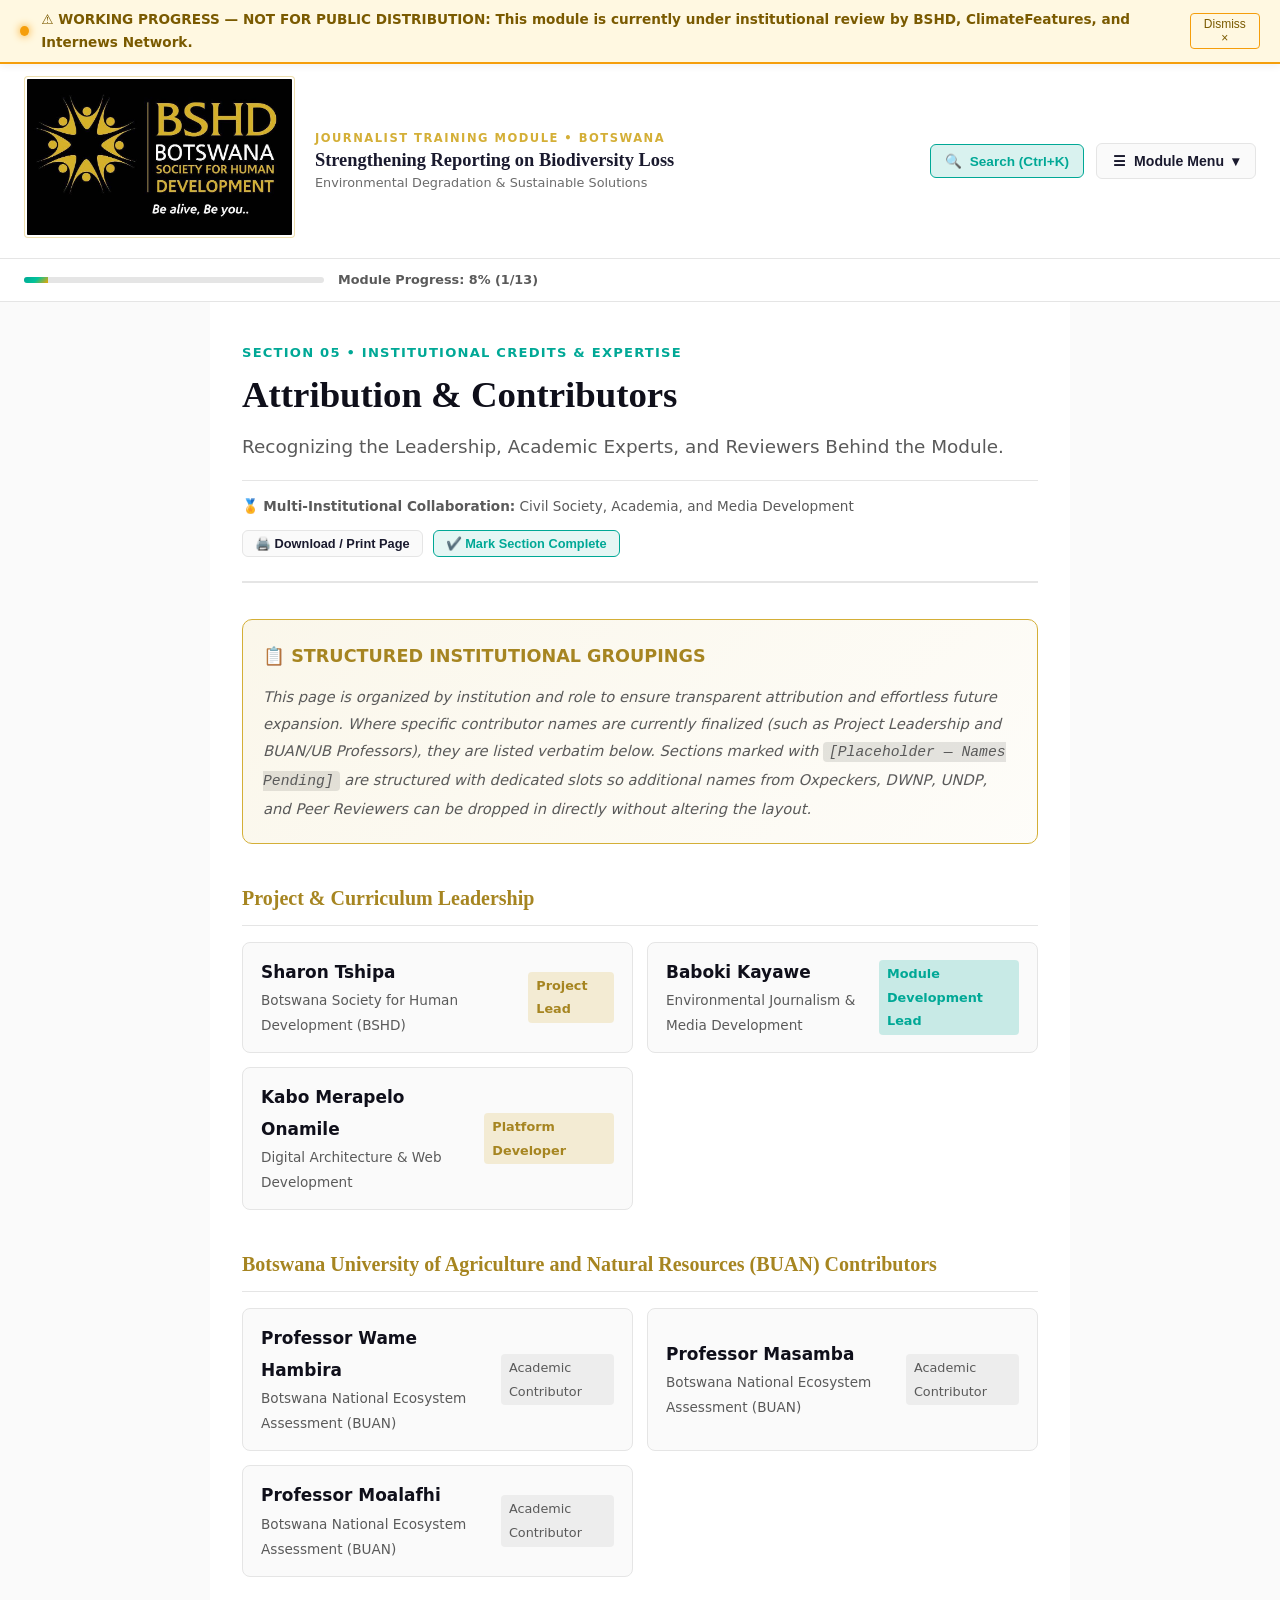
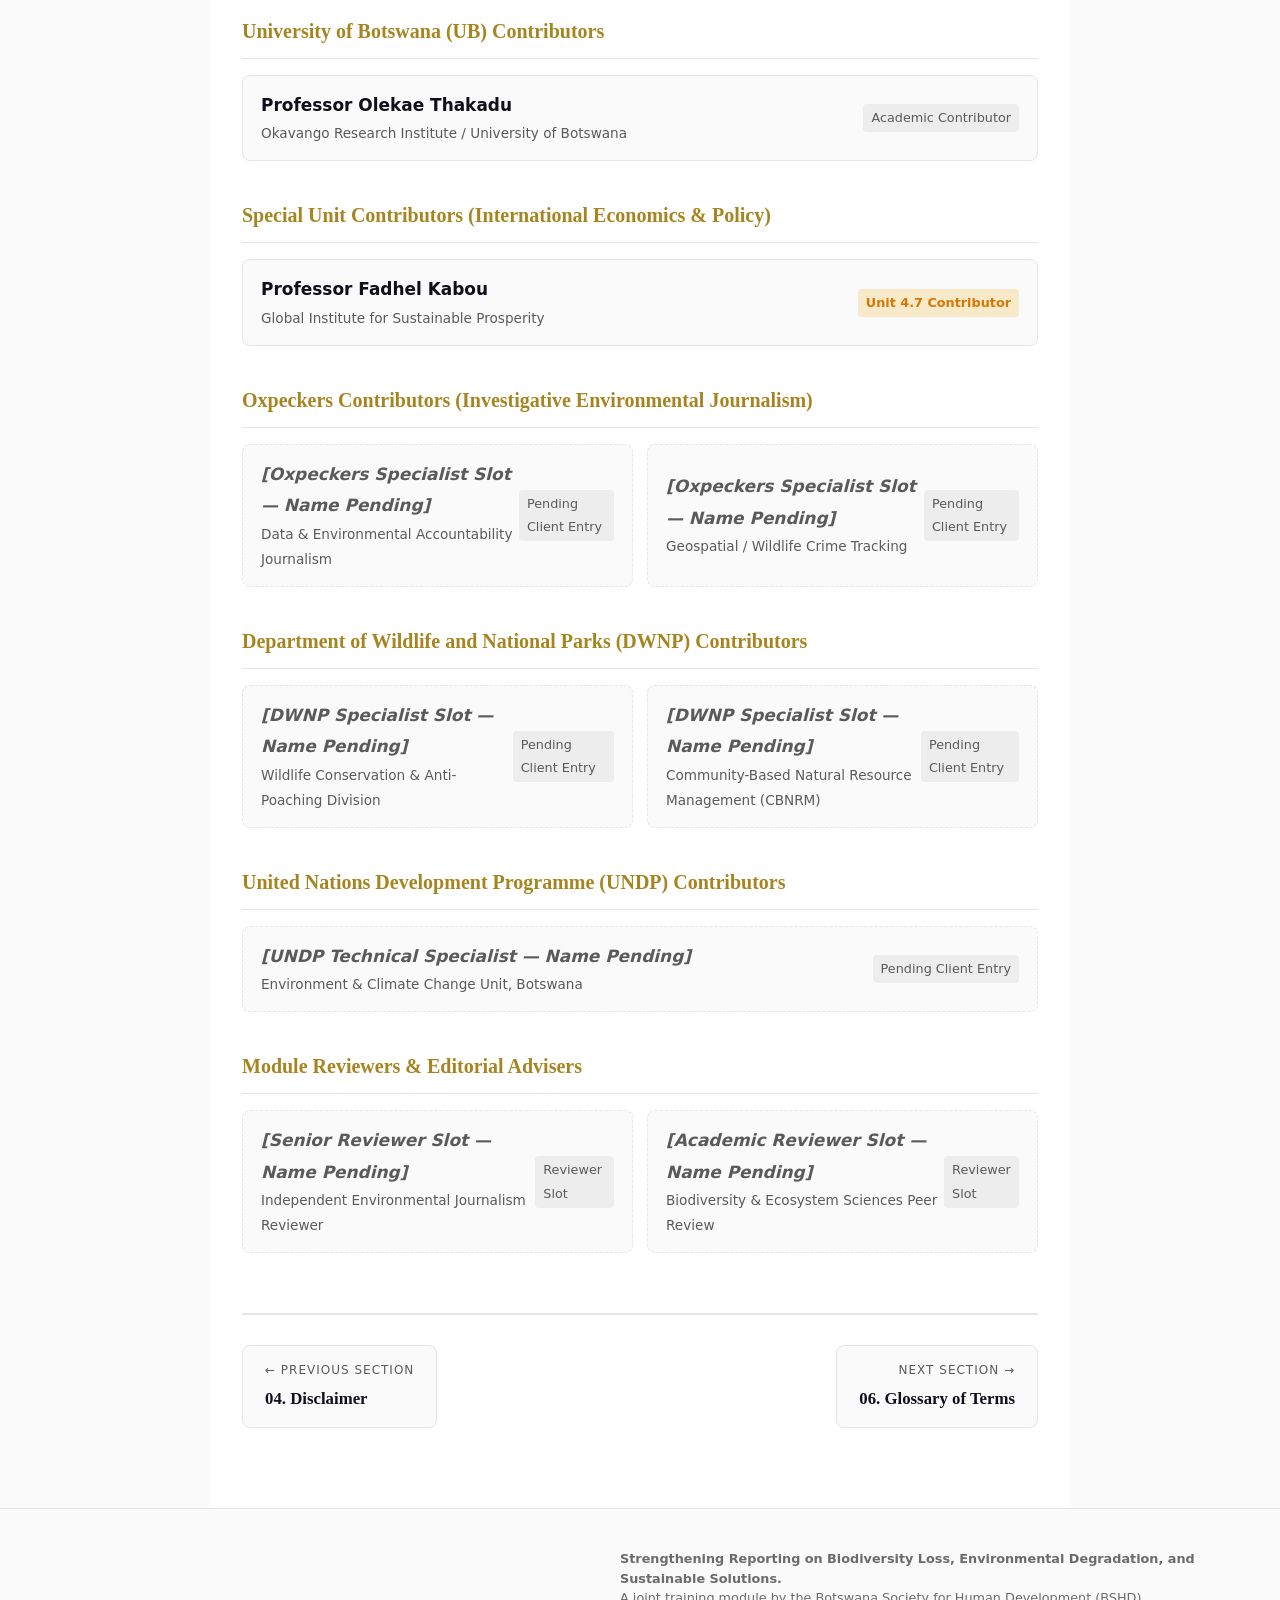
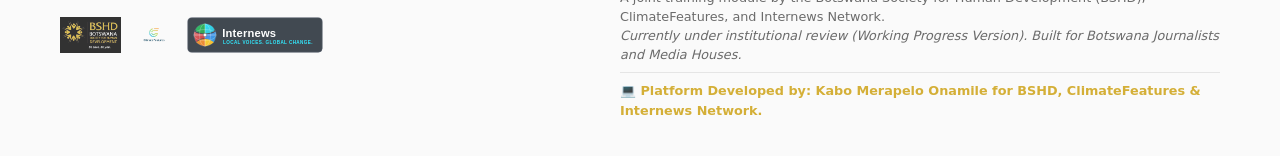
==== commit 006269b8: "Full site redesign: remove sidebar, add global nav dropdown with nested units and settings, 3x BSHD " ====
--- a/attribution.html
+++ b/attribution.html
@@ -10,10 +10,10 @@
 <style>
 /* Essential inline fallback so layout and collapsible menus never break before style.css loads */
 body { font-family: system-ui, -apple-system, sans-serif; background: #FAFAFA; color: #1A1A2E; margin: 0; padding: 0; }
-.sidebar-menu-content { display: none; }
-.sidebar-menu-group.open .sidebar-menu-content { display: block !important; }
-.sub-nav-list { display: none; }
-.nav-item.open .sub-nav-list, .nav-item.active-parent .sub-nav-list { display: block !important; }
+.gnav-panel { display: none; }
+.gnav-menu.open .gnav-panel { display: block !important; }
+.gnav-sub-list { display: none; }
+.gnav-parent.open .gnav-sub-list { display: block !important; }
 #wp-banner { background: #FFF8E1; color: #7A5A00; padding: 8px 20px; border-bottom: 2px solid #F59E0B; display: flex; justify-content: space-between; align-items: center; }
 </style>
 </head>
@@ -29,17 +29,10 @@
 
 <header class="site-header">
   <div class="header-brand">
-    <button id="mobile-nav-toggle" class="mobile-nav-toggle" aria-label="Toggle Navigation Sidebar">☰</button>
     <div class="header-logos">
       <a href="index.html" title="Botswana Society for Human Development">
         <img src="./assets/images/bshd-logo.jpg" alt="BSHD Logo" class="header-logo-bshd">
       </a>
-      <a href="index.html" title="ClimateFeatures">
-        <img src="./assets/images/cf-logo.png" alt="ClimateFeatures Logo" class="header-logo-cf">
-      </a>
-      <a href="partners.html#internews" title="Internews Network (Supporting Partner)">
-        <img src="./assets/images/internews-logo.svg" alt="Internews Network Logo" class="header-logo-internews">
-      </a>
     </div>
     <div class="header-title-box">
       <span class="module-tag">Journalist Training Module • Botswana</span>
@@ -47,133 +40,107 @@
       <span class="header-subtitle">Environmental Degradation & Sustainable Solutions</span>
     </div>
   </div>
-  
+
   <div class="header-actions">
-    <div class="header-progress-pill" title="Module Reading Progress Tracker">
-      <span id="header-progress-text">Module Progress: 0%</span>
-      <div class="progress-bar-inner">
-        <div id="header-progress-fill" class="progress-bar-fill"></div>
-      </div>
-    </div>
     <button id="search-trigger-btn" class="btn-header btn-search">
-      🔍 <span>Search Module (Ctrl+K)</span>
+      🔍 <span>Search (Ctrl+K)</span>
     </button>
-    <button id="theme-toggle-btn" class="btn-header btn-theme-toggle" title="Toggle Reading Canvas Theme">
-      🌙 <span style="font-size:0.8rem">Dark Canvas</span>
-    </button>
-    <button class="btn-header settings-trigger-btn" title="Open Module Settings & UI Control">
-      ⚙️ <span>Settings</span>
-    </button>
-    <a href="print-module.html" class="btn-header" title="Compile and print entire training module">
-      🖨️ <span>Print Full Module</span>
-    </a>
+
+    <div class="gnav-menu" id="gnav-menu">
+      <button class="gnav-trigger" id="gnav-trigger" aria-haspopup="true" aria-expanded="false">
+        ☰ <span>Module Menu</span> ▾
+      </button>
+      <div class="gnav-panel">
+        <a href="index.html" class="gnav-link">🏠 Home</a>
+
+        <span class="gnav-group-label">Course Platform & Overview</span>
+        <a href="overview.html" class="gnav-link">Course Dashboard</a>
+        <a href="foreword.html" class="gnav-link">Foreword</a>
+        <a href="partners.html" class="gnav-link">Main Project Partners</a>
+        <a href="disclaimer.html" class="gnav-link">Disclaimer</a>
+        <a href="attribution.html" class="gnav-link">Attribution</a>
+        <a href="glossary.html" class="gnav-link">Glossary of Terms</a>
+
+        <hr>
+        <span class="gnav-group-label">Curriculum Units 1–5</span>
+
+        <div class="gnav-parent">
+          <div class="gnav-parent-row">
+            <a href="unit1.html" class="gnav-link">Unit 1: Global Biodiversity</a>
+            <button class="gnav-parent-toggle" aria-label="Toggle Unit 1 subsections">▾</button>
+          </div>
+          <div class="gnav-sub-list">
+            <a href="unit1.html#1-1" class="gnav-sub-link">1.1 Global Biodiversity Status</a>
+            <a href="unit1.html#1-2" class="gnav-sub-link">1.2 Agreements & Frameworks</a>
+          </div>
+        </div>
+
+        <div class="gnav-parent">
+          <div class="gnav-parent-row">
+            <a href="unit2.html" class="gnav-link">Unit 2: Botswana Issues</a>
+            <button class="gnav-parent-toggle" aria-label="Toggle Unit 2 subsections">▾</button>
+          </div>
+          <div class="gnav-sub-list">
+            <a href="unit2.html#2-1" class="gnav-sub-link">2.1 Key Biodiversity Areas & Risks</a>
+            <a href="unit2.html#2-2" class="gnav-sub-link">2.2 Domestication of Instruments</a>
+            <a href="unit2.html#2-3" class="gnav-sub-link">2.3 BUAN Ecosystem Assessment</a>
+            <a href="unit2.html#2-4" class="gnav-sub-link">2.4 Dept. Wildlife & National Parks</a>
+            <a href="unit2.html#2-5" class="gnav-sub-link">2.5 Dept. Forestry & Range Resources</a>
+          </div>
+        </div>
+
+        <a href="unit3.html" class="gnav-link">Unit 3: Climate & SD Nexus</a>
+
+        <div class="gnav-parent">
+          <div class="gnav-parent-row">
+            <a href="unit4.html" class="gnav-link">Unit 4: Reporting Practice</a>
+            <button class="gnav-parent-toggle" aria-label="Toggle Unit 4 subsections">▾</button>
+          </div>
+          <div class="gnav-sub-list">
+            <a href="unit4.html#4-1" class="gnav-sub-link">4.1 Tips for Finding Story Ideas</a>
+            <a href="unit4.html#4-2" class="gnav-sub-link">4.2 Evidence-Driven Reporting</a>
+            <a href="unit4.html#4-3" class="gnav-sub-link">4.3 Rights-Based Lens</a>
+            <a href="unit4.html#4-4" class="gnav-sub-link">4.4 Finance & Business Approach</a>
+            <a href="unit4.html#4-5" class="gnav-sub-link">4.5 Follow the Money (Investigative)</a>
+            <a href="unit4.html#4-6" class="gnav-sub-link">4.6 Solutions Journalism Framework</a>
+            <a href="unit4.html#4-7" class="gnav-sub-link">4.7 Resource-Driven Economy (Prof Kabou)</a>
+            <a href="unit4.html#4-8" class="gnav-sub-link">4.8 Journalism Ethics</a>
+            <a href="unit4.html#4-9" class="gnav-sub-link">4.9 AI in Biodiversity Reporting</a>
+          </div>
+        </div>
+
+        <a href="unit5.html" class="gnav-link">Unit 5: The Story Clinic</a>
+
+        <hr>
+        <a href="closing-reflection.html" class="gnav-link">Closing Reflection</a>
+        <a href="project-partners.html" class="gnav-link">Closing Partners & Credits</a>
+
+        <hr>
+        <div class="gnav-parent">
+          <div class="gnav-parent-row">
+            <span class="gnav-link gnav-static">⚙️ Settings</span>
+            <button class="gnav-parent-toggle" aria-label="Toggle Settings">▾</button>
+          </div>
+          <div class="gnav-sub-list">
+            <button id="theme-toggle-btn" class="gnav-sub-link gnav-sub-btn" title="Toggle Reading Canvas Theme">🌙 <span style="font-size:0.85rem">Dark Canvas</span></button>
+            <a href="print-module.html" class="gnav-sub-link">🖨️ Print Full Module</a>
+            <button id="reset-progress-btn" class="gnav-sub-link gnav-sub-btn" title="Clear locally stored progress checks">↻ Reset Progress</button>
+            <button class="gnav-sub-link gnav-sub-btn settings-trigger-btn" title="Open Module Settings & UI Control">⚙️ More Preferences…</button>
+          </div>
+        </div>
+      </div>
+    </div>
   </div>
 </header>
 
+<div class="reading-progress-bar" title="Module Reading Progress Tracker">
+  <div class="reading-progress-track">
+    <div id="header-progress-fill" class="reading-progress-fill"></div>
+  </div>
+  <span id="header-progress-text" class="reading-progress-text">Module Progress: 0%</span>
+</div>
+
 <div class="module-container">
-  <!-- Sidebar Navigation -->
-    <!-- Left-Side Sidebar Navigation with Collapsible Menu Buttons -->
-  <aside id="sidebar-nav" class="sidebar-nav">
-        <div class="sidebar-header">
-      <h2>Module Navigation</h2>
-    </div>
-    <div style="padding: 0 0 14px 0; margin-bottom: 14px; border-bottom: 1px solid var(--shell-border);">
-      <a href="index.html" style="display: flex; align-items: center; gap: 8px; color: var(--bshd-gold); text-decoration: none; font-weight: 700; font-size: 0.88rem; padding: 6px 10px; background: rgba(212, 175, 55, 0.1); border-radius: 6px;">
-        <span>🏠 Welcome Portal / Home</span>
-      </a>
-    </div>
-
-    <!-- Collapsible Menu Button 1: Course Platform & Introductory Sections -->
-    <div class="sidebar-menu-group">
-      <button class="sidebar-menu-btn" >
-        <span>📍 Course Platform & Overview</span>
-        <span class="menu-arrow">▾</span>
-      </button>
-      <div class="sidebar-menu-content">
-        <ul class="nav-list">
-          <li class="nav-item" data-nav-id="overview"><a href="overview.html" class="nav-link"><span><span class="nav-num">01</span> Course Dashboard</span><span class="nav-status-check">✔️</span></a></li>
-          <li class="nav-item" data-nav-id="foreword"><a href="foreword.html" class="nav-link"><span><span class="nav-num">02</span> Foreword</span><span class="nav-status-check">✔️</span></a></li>
-          <li class="nav-item" data-nav-id="partners"><a href="partners.html" class="nav-link"><span><span class="nav-num">03</span> Main Project Partners</span><span class="nav-status-check">✔️</span></a></li>
-          <li class="nav-item" data-nav-id="disclaimer"><a href="disclaimer.html" class="nav-link"><span><span class="nav-num">04</span> Disclaimer</span><span class="nav-status-check">✔️</span></a></li>
-          <li class="nav-item" data-nav-id="attribution"><a href="attribution.html" class="nav-link"><span><span class="nav-num">05</span> Attribution</span><span class="nav-status-check">✔️</span></a></li>
-          <li class="nav-item" data-nav-id="glossary"><a href="glossary.html" class="nav-link"><span><span class="nav-num">06</span> Glossary of Terms</span><span class="nav-status-check">✔️</span></a></li>
-        </ul>
-      </div>
-    </div>
-
-    <!-- Collapsible Menu Button 2: Curriculum Units 1-5 & Closing -->
-    <div class="sidebar-menu-group">
-      <button class="sidebar-menu-btn" >
-        <span>📚 Curriculum Units 1–5</span>
-        <span class="menu-arrow">▾</span>
-      </button>
-      <div class="sidebar-menu-content">
-        <ul class="nav-list">
-          <li class="nav-item toc-parent" data-nav-id="unit1">
-            <div style="display:flex; align-items:center; justify-content:space-between;" class="nav-link-row">
-              <a href="unit1.html" class="nav-link" style="flex:1;"><span><span class="nav-num">07</span> Unit 1: Global Biodiversity</span><span class="nav-status-check">✔️</span></a>
-              <button class="sub-toggle-btn" aria-label="Toggle Subsections" style="padding:4px 8px; background:transparent; border:none; color:var(--bshd-gold); cursor:pointer;">▾</button>
-            </div>
-            <ul class="sub-nav-list">
-              <li><a href="unit1.html#1-1" class="sub-nav-link">1.1 Global Biodiversity Status</a></li>
-              <li><a href="unit1.html#1-2" class="sub-nav-link">1.2 Agreements & Frameworks</a></li>
-            </ul>
-          </li>
-
-          <li class="nav-item toc-parent" data-nav-id="unit2">
-            <div style="display:flex; align-items:center; justify-content:space-between;" class="nav-link-row">
-              <a href="unit2.html" class="nav-link" style="flex:1;"><span><span class="nav-num">08</span> Unit 2: Botswana Issues</span><span class="nav-status-check">✔️</span></a>
-              <button class="sub-toggle-btn" aria-label="Toggle Subsections" style="padding:4px 8px; background:transparent; border:none; color:var(--bshd-gold); cursor:pointer;">▾</button>
-            </div>
-            <ul class="sub-nav-list">
-              <li><a href="unit2.html#2-1" class="sub-nav-link">2.1 Key Biodiversity Areas & Risks</a></li>
-              <li><a href="unit2.html#2-2" class="sub-nav-link">2.2 Domestication of Instruments</a></li>
-              <li><a href="unit2.html#2-3" class="sub-nav-link">2.3 BUAN Ecosystem Assessment</a></li>
-              <li><a href="unit2.html#2-4" class="sub-nav-link">2.4 Dept. Wildlife & National Parks</a></li>
-              <li><a href="unit2.html#2-5" class="sub-nav-link">2.5 Dept. Forestry & Range Resources</a></li>
-            </ul>
-          </li>
-
-          <li class="nav-item" data-nav-id="unit3"><a href="unit3.html" class="nav-link"><span><span class="nav-num">09</span> Unit 3: Climate & SD Nexus</span><span class="nav-status-check">✔️</span></a></li>
-
-          <li class="nav-item toc-parent" data-nav-id="unit4">
-            <div style="display:flex; align-items:center; justify-content:space-between;" class="nav-link-row">
-              <a href="unit4.html" class="nav-link" style="flex:1;"><span><span class="nav-num">10</span> Unit 4: Reporting Practice</span><span class="nav-status-check">✔️</span></a>
-              <button class="sub-toggle-btn" aria-label="Toggle Subsections" style="padding:4px 8px; background:transparent; border:none; color:var(--bshd-gold); cursor:pointer;">▾</button>
-            </div>
-            <ul class="sub-nav-list">
-              <li><a href="unit4.html#4-1" class="sub-nav-link">4.1 Tips for Finding Story Ideas</a></li>
-              <li><a href="unit4.html#4-2" class="sub-nav-link">4.2 Evidence-Driven Reporting</a></li>
-              <li><a href="unit4.html#4-3" class="sub-nav-link">4.3 Rights-Based Lens</a></li>
-              <li><a href="unit4.html#4-4" class="sub-nav-link">4.4 Finance & Business Approach</a></li>
-              <li><a href="unit4.html#4-5" class="sub-nav-link">4.5 Follow the Money (Investigative)</a></li>
-              <li><a href="unit4.html#4-6" class="sub-nav-link">4.6 Solutions Journalism Framework</a></li>
-              <li><a href="unit4.html#4-7" class="sub-nav-link">4.7 Resource-Driven Economy (Prof Kabou)</a></li>
-              <li><a href="unit4.html#4-8" class="sub-nav-link">4.8 Journalism Ethics</a></li>
-              <li><a href="unit4.html#4-9" class="sub-nav-link">4.9 AI in Biodiversity Reporting</a></li>
-            </ul>
-          </li>
-
-          <li class="nav-item" data-nav-id="unit5"><a href="unit5.html" class="nav-link"><span><span class="nav-num">11</span> Unit 5: The Story Clinic</span><span class="nav-status-check">✔️</span></a></li>
-          <li class="nav-item" data-nav-id="closing-reflection"><a href="closing-reflection.html" class="nav-link"><span><span class="nav-num">12</span> Closing Reflection</span><span class="nav-status-check">✔️</span></a></li>
-          <li class="nav-item" data-nav-id="project-partners"><a href="project-partners.html" class="nav-link"><span><span class="nav-num">13</span> Closing Partners & Credits</span><span class="nav-status-check">✔️</span></a></li>
-        </ul>
-      </div>
-    </div>
-
-    <!-- Settings Modal Trigger Button right inside the left side -->
-    <div style="margin-top: 14px; padding-top: 14px; border-top: 1px solid var(--shell-border);">
-      <button class="sidebar-menu-btn settings-trigger-btn" style="border-color: var(--bshd-gold); background: rgba(212, 175, 55, 0.08); color: var(--bshd-gold);">
-        <span>⚙️ Module Settings & UI Control</span>
-        <span>▸</span>
-      </button>
-      <button id="reset-progress-btn" class="btn-reset-progress" style="margin-top: 8px;" title="Clear locally stored progress checks">
-        ↻ Reset Progress Status
-      </button>
-    </div>
-  </aside>
-
-  <!-- Main Article Canvas --><!-- Main Article Canvas -->
   <main class="main-content">
     <div class="article-header">
       <span class="article-breadcrumb">Section 05 • Institutional Credits & Expertise</span>
--- a/assets/css/style.css
+++ b/assets/css/style.css
@@ -215,7 +215,7 @@
 }
 
 .header-logo-bshd {
-  height: 54px;
+  height: 162px;
   width: auto;
   border-radius: 4px;
   border: 1px solid rgba(212, 175, 55, 0.4);
@@ -352,15 +352,14 @@
 }
 
 /* ==========================================================================
-   Main Layout Grid (Sidebar + Content)
+   Main Layout (Sidebar retired site-wide; single centered reading column)
    ========================================================================== */
 .module-container {
-  display: flex;
-  flex: 1;
+  display: block;
   position: relative;
 }
 
-/* Sidebar Navigation */
+/* Sidebar Navigation (legacy rules kept harmlessly for reference; no .sidebar-nav element exists anymore) */
 .sidebar-nav {
   width: var(--sidebar-width);
   background: var(--shell-sidebar);
@@ -523,11 +522,11 @@
    Main Content Canvas Area
    ========================================================================== */
 .main-content {
-  flex: 1;
+  max-width: 860px;
+  margin: 0 auto;
   background-color: var(--canvas-bg);
   color: var(--text-main);
-  padding: 40px 60px 80px 60px;
-  overflow-y: auto;
+  padding: 40px 32px 80px 32px;
   transition: background-color 0.3s, color 0.3s;
 }
 
@@ -1384,7 +1383,7 @@
    Print & Download Media Query (Impeccable Print Output)
    ========================================================================== */
 @media print {
-  #wp-banner, .site-header, .sidebar-nav, .meta-actions, .page-pagination, .btn-meta, .search-modal-overlay, .mobile-nav-toggle {
+  #wp-banner, .site-header, .reading-progress-bar, .sidebar-nav, .meta-actions, .page-pagination, .btn-meta, .search-modal-overlay, .mobile-nav-toggle {
     display: none !important;
   }
   
@@ -1475,8 +1474,8 @@
   .header-brand {
     gap: 10px;
   }
-  .header-logo-bshd, .header-logo-cf {
-    height: 38px;
+  .header-logo-bshd {
+    height: 114px;
   }
   .header-logo-internews {
     height: 32px;
@@ -1731,3 +1730,185 @@
   font-size: 0.82rem;
   color: var(--text-muted);
 }
+
+/* ==========================================================================
+   Global Navigation Dropdown (replaces the retired left sidebar site-wide)
+   Used in the header on every page: index.html and all inner pages.
+   ========================================================================== */
+.gnav-menu {
+  position: relative;
+}
+.gnav-trigger {
+  display: inline-flex;
+  align-items: center;
+  gap: 8px;
+  background: var(--shell-bg);
+  border: 1px solid var(--shell-border);
+  color: var(--shell-text);
+  padding: 9px 16px;
+  border-radius: 6px;
+  font-size: 0.88rem;
+  font-weight: 700;
+  cursor: pointer;
+}
+.gnav-trigger:hover {
+  border-color: var(--bshd-gold);
+}
+.gnav-panel {
+  display: none;
+  position: absolute;
+  top: calc(100% + 8px);
+  right: 0;
+  width: 320px;
+  max-height: 75vh;
+  overflow-y: auto;
+  background: var(--canvas-bg);
+  border: 1px solid var(--canvas-border);
+  border-radius: 10px;
+  box-shadow: 0 16px 40px rgba(0,0,0,0.16);
+  padding: 10px;
+  z-index: 950;
+}
+.gnav-menu.open .gnav-panel {
+  display: block;
+}
+.gnav-link {
+  display: block;
+  padding: 10px 12px;
+  border-radius: 6px;
+  color: var(--text-main);
+  font-size: 0.92rem;
+  font-weight: 600;
+  text-decoration: none;
+  cursor: pointer;
+}
+a.gnav-link:hover {
+  background: var(--accent-light);
+  color: var(--accent-color);
+  text-decoration: none;
+}
+.gnav-static {
+  user-select: none;
+}
+.gnav-group-label {
+  display: block;
+  font-size: 0.72rem;
+  text-transform: uppercase;
+  letter-spacing: 1px;
+  color: var(--bshd-gold-dark);
+  font-weight: 700;
+  padding: 10px 12px 4px 12px;
+}
+.gnav-panel hr {
+  border: none;
+  border-top: 1px solid var(--canvas-border);
+  margin: 6px 0;
+}
+
+/* Nested unit / settings parents inside the dropdown */
+.gnav-parent-row {
+  display: flex;
+  align-items: center;
+  justify-content: space-between;
+  gap: 4px;
+}
+.gnav-parent-row .gnav-link {
+  flex: 1;
+}
+.gnav-parent-toggle {
+  background: transparent;
+  border: none;
+  color: var(--text-muted);
+  cursor: pointer;
+  font-size: 0.85rem;
+  padding: 6px 10px;
+  transition: transform 0.2s ease;
+}
+.gnav-parent.open > .gnav-parent-row .gnav-parent-toggle {
+  transform: rotate(180deg);
+  color: var(--bshd-gold-dark);
+}
+.gnav-sub-list {
+  display: none;
+  padding-left: 14px;
+  border-left: 1px solid var(--canvas-border);
+  margin: 2px 0 6px 14px;
+}
+.gnav-parent.open .gnav-sub-list {
+  display: block;
+}
+.gnav-sub-link {
+  display: block;
+  width: 100%;
+  text-align: left;
+  padding: 8px 10px;
+  border-radius: 6px;
+  color: var(--text-muted);
+  font-size: 0.85rem;
+  font-weight: 600;
+  text-decoration: none;
+  background: transparent;
+  border: none;
+  cursor: pointer;
+  font-family: inherit;
+}
+.gnav-sub-link:hover {
+  background: var(--accent-light);
+  color: var(--accent-color);
+  text-decoration: none;
+}
+.gnav-sub-btn {
+  display: flex;
+  align-items: center;
+  gap: 6px;
+}
+
+@media (max-width: 640px) {
+  .gnav-panel {
+    width: min(320px, 90vw);
+  }
+  .gnav-trigger span {
+    display: none;
+  }
+}
+
+/* ==========================================================================
+   Reading Progress Bar (sits directly under the header on every page)
+   ========================================================================== */
+.reading-progress-bar {
+  display: flex;
+  align-items: center;
+  gap: 14px;
+  padding: 10px 24px;
+  background: var(--canvas-bg);
+  border-bottom: 1px solid var(--canvas-border);
+}
+.reading-progress-track {
+  flex: 1;
+  max-width: 300px;
+  height: 6px;
+  border-radius: 4px;
+  background: var(--canvas-border);
+  overflow: hidden;
+}
+.reading-progress-fill {
+  height: 100%;
+  width: 0%;
+  background: var(--brand-gradient);
+  transition: width 0.4s ease;
+}
+.reading-progress-text {
+  font-size: 0.8rem;
+  font-weight: 600;
+  color: var(--text-muted);
+  white-space: nowrap;
+}
+
+@media (max-width: 640px) {
+  .reading-progress-bar {
+    padding: 8px 16px;
+  }
+  .reading-progress-track {
+    max-width: none;
+  }
+}
